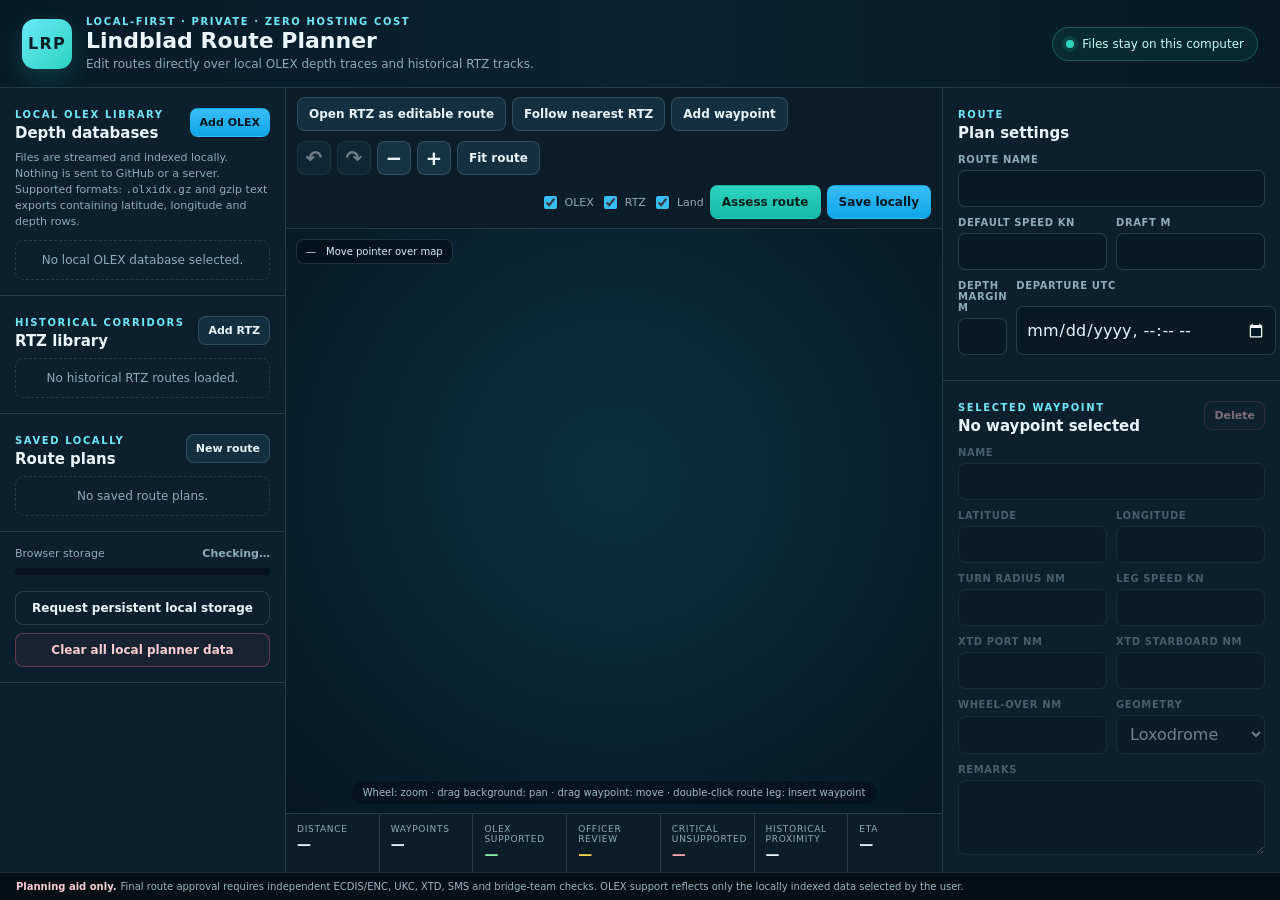
==== index.html @ ff0149eb "Add files via upload" ====
<!doctype html>
<html lang="en">
<head>
  <meta charset="utf-8">
  <meta name="viewport" content="width=device-width, initial-scale=1">
  <meta name="theme-color" content="#071b29">
  <meta name="description" content="A zero-cost local-first maritime route planner. OLEX and RTZ files stay on your computer.">
  <title>Lindblad Route Planner Local First</title>
  <link rel="manifest" href="site.webmanifest">
  <link rel="icon" href="assets/icon.svg" type="image/svg+xml">
  <link rel="stylesheet" href="styles.css">
</head>
<body>
  <header class="topbar">
    <div class="brand">
      <div class="brand-mark" aria-hidden="true">LRP</div>
      <div>
        <p class="eyebrow">LOCAL-FIRST · PRIVATE · ZERO HOSTING COST</p>
        <h1>Lindblad Route Planner</h1>
        <p class="subtitle">Edit routes directly over local OLEX depth traces and historical RTZ tracks.</p>
      </div>
    </div>
    <div class="privacy-pill" title="The application is static. Selected files are processed by your browser and are not uploaded.">
      <span class="privacy-dot"></span>
      Files stay on this computer
    </div>
  </header>

  <div id="compatWarning" class="compat-warning hidden" role="alert"></div>

  <main class="app-layout">
    <aside class="left-sidebar">
      <section class="side-section">
        <div class="section-heading">
          <div>
            <span class="kicker">LOCAL OLEX LIBRARY</span>
            <h2>Depth databases</h2>
          </div>
          <button id="addOlexBtn" class="btn btn-primary small" type="button">Add OLEX</button>
          <input id="olexInput" type="file" accept=".gz,.olxidx.gz,application/gzip" multiple hidden>
        </div>
        <p class="section-help">Files are streamed and indexed locally. Nothing is sent to GitHub or a server. Supported formats: <code>.olxidx.gz</code> and gzip text exports containing latitude, longitude and depth rows.</p>
        <div id="olexList" class="library-list empty-list">No local OLEX database selected.</div>
        <div id="indexProgress" class="progress-card hidden">
          <div class="progress-header"><strong id="indexProgressTitle">Indexing…</strong><span id="indexProgressPct">0%</span></div>
          <div class="progress-track"><span id="indexProgressBar"></span></div>
          <p id="indexProgressDetail">Preparing local index.</p>
        </div>
      </section>

      <section class="side-section">
        <div class="section-heading">
          <div>
            <span class="kicker">HISTORICAL CORRIDORS</span>
            <h2>RTZ library</h2>
          </div>
          <button id="addRtzBtn" class="btn btn-secondary small" type="button">Add RTZ</button>
          <input id="rtzInput" type="file" accept=".rtz,.xml,application/xml,text/xml" multiple hidden>
        </div>
        <div id="rtzList" class="library-list empty-list">No historical RTZ routes loaded.</div>
      </section>

      <section class="side-section">
        <div class="section-heading">
          <div>
            <span class="kicker">SAVED LOCALLY</span>
            <h2>Route plans</h2>
          </div>
          <button id="newRouteBtn" class="btn btn-secondary small" type="button">New route</button>
        </div>
        <div id="routeLibrary" class="library-list empty-list">No saved route plans.</div>
      </section>

      <section class="side-section storage-section">
        <div class="storage-row"><span>Browser storage</span><strong id="storageUsage">Checking…</strong></div>
        <div class="storage-bar"><span id="storageBar"></span></div>
        <button id="requestPersistentBtn" class="btn btn-ghost full" type="button">Request persistent local storage</button>
        <button id="clearLocalBtn" class="btn btn-danger-ghost full" type="button">Clear all local planner data</button>
      </section>
    </aside>

    <section class="workspace">
      <div class="map-toolbar">
        <div class="toolbar-group">
          <button id="importEditableRtzBtn" class="btn btn-secondary" type="button">Open RTZ as editable route</button>
          <input id="editableRtzInput" type="file" accept=".rtz,.xml,application/xml,text/xml" hidden>
          <button id="followRtzBtn" class="btn btn-secondary" type="button" title="Replace the route between its endpoints with the closest imported historical RTZ track">Follow nearest RTZ</button>
          <button id="addWaypointModeBtn" class="btn btn-secondary" type="button">Add waypoint</button>
        </div>
        <div class="toolbar-group">
          <button id="undoBtn" class="icon-btn" type="button" title="Undo" disabled>↶</button>
          <button id="redoBtn" class="icon-btn" type="button" title="Redo" disabled>↷</button>
          <button id="zoomOutBtn" class="icon-btn" type="button" title="Zoom out">−</button>
          <button id="zoomInBtn" class="icon-btn" type="button" title="Zoom in">+</button>
          <button id="fitBtn" class="btn btn-secondary" type="button">Fit route</button>
        </div>
        <div class="toolbar-group right">
          <label class="toggle"><input id="showOlexToggle" type="checkbox" checked><span>OLEX</span></label>
          <label class="toggle"><input id="showRtzToggle" type="checkbox" checked><span>RTZ</span></label>
          <label class="toggle"><input id="showLandToggle" type="checkbox" checked><span>Land</span></label>
          <button id="assessBtn" class="btn btn-accent" type="button">Assess route</button>
          <button id="saveRouteBtn" class="btn btn-primary" type="button">Save locally</button>
        </div>
      </div>

      <div id="mapWrap" class="map-wrap" tabindex="0" aria-label="Interactive route map">
        <canvas id="mapCanvas"></canvas>
        <div class="map-badge top-left">
          <span id="mapScale">—</span>
          <span id="cursorPosition">Move pointer over map</span>
        </div>
        <div id="mapMessage" class="map-message hidden"></div>
        <div class="map-help">Wheel: zoom · drag background: pan · drag waypoint: move · double-click route leg: insert waypoint</div>
      </div>

      <section class="summary-strip" aria-label="Route summary">
        <div class="summary-metric"><span>Distance</span><strong id="sumDistance">—</strong></div>
        <div class="summary-metric"><span>Waypoints</span><strong id="sumWaypoints">—</strong></div>
        <div class="summary-metric supported"><span>OLEX supported</span><strong id="sumSupported">—</strong></div>
        <div class="summary-metric review"><span>Officer review</span><strong id="sumReview">—</strong></div>
        <div class="summary-metric critical"><span>Critical unsupported</span><strong id="sumCritical">—</strong></div>
        <div class="summary-metric"><span>Historical proximity</span><strong id="sumCorridor">—</strong></div>
        <div class="summary-metric"><span>ETA</span><strong id="sumEta">—</strong></div>
      </section>
    </section>

    <aside class="right-sidebar">
      <section class="inspector-section">
        <div class="section-heading compact">
          <div><span class="kicker">ROUTE</span><h2>Plan settings</h2></div>
        </div>
        <label class="field"><span>Route name</span><input id="routeNameInput" maxlength="160"></label>
        <div class="field-grid">
          <label class="field"><span>Default speed kn</span><input id="defaultSpeedInput" type="number" min="0.1" max="40" step="0.1"></label>
          <label class="field"><span>Draft m</span><input id="draftInput" type="number" min="0" max="30" step="0.1"></label>
        </div>
        <div class="field-grid">
          <label class="field"><span>Depth margin m</span><input id="clearanceInput" type="number" min="0" max="20" step="0.1"></label>
          <label class="field"><span>Departure UTC</span><input id="departureInput" type="datetime-local"></label>
        </div>
      </section>

      <section class="inspector-section waypoint-inspector">
        <div class="section-heading compact">
          <div><span class="kicker">SELECTED WAYPOINT</span><h2 id="selectedWpTitle">No waypoint selected</h2></div>
          <button id="deleteWaypointBtn" class="btn btn-danger-ghost small" type="button" disabled>Delete</button>
        </div>
        <div id="waypointEditor" class="disabled-editor">
          <label class="field"><span>Name</span><input id="wpNameInput"></label>
          <div class="field-grid">
            <label class="field"><span>Latitude</span><input id="wpLatInput" type="number" step="0.000001"></label>
            <label class="field"><span>Longitude</span><input id="wpLonInput" type="number" step="0.000001"></label>
          </div>
          <div class="field-grid">
            <label class="field"><span>Turn radius NM</span><input id="wpRadiusInput" type="number" min="0" step="0.01"></label>
            <label class="field"><span>Leg speed kn</span><input id="wpSpeedInput" type="number" min="0" max="40" step="0.1"></label>
          </div>
          <div class="field-grid">
            <label class="field"><span>XTD port NM</span><input id="wpPortXtdInput" type="number" min="0" step="0.01"></label>
            <label class="field"><span>XTD starboard NM</span><input id="wpStarboardXtdInput" type="number" min="0" step="0.01"></label>
          </div>
          <div class="field-grid">
            <label class="field"><span>Wheel-over NM</span><input id="wpWheelOverInput" type="number" min="0" step="0.01"></label>
            <label class="field"><span>Geometry</span><select id="wpGeometryInput"><option>Loxodrome</option><option>Orthodrome</option></select></label>
          </div>
          <label class="field"><span>Remarks</span><textarea id="wpRemarksInput" rows="3"></textarea></label>
        </div>
      </section>

      <section class="inspector-section waypoint-list-section">
        <div class="section-heading compact">
          <div><span class="kicker">ROUTE DETAILS</span><h2>Waypoints</h2></div>
          <button id="appendWaypointBtn" class="btn btn-secondary small" type="button">Append</button>
        </div>
        <div class="waypoint-list-wrap">
          <table class="waypoint-table">
            <thead><tr><th>#</th><th>Name</th><th>Position</th><th>Leg</th></tr></thead>
            <tbody id="waypointTableBody"></tbody>
          </table>
        </div>
      </section>

      <section class="inspector-section exports-section">
        <div class="section-heading compact"><div><span class="kicker">EXPORT</span><h2>Route files</h2></div></div>
        <div class="export-grid">
          <button id="exportRtzBtn" class="btn btn-secondary" type="button">Export RTZ</button>
          <button id="exportJsonBtn" class="btn btn-secondary" type="button">Export JSON</button>
          <button id="exportCsvBtn" class="btn btn-secondary" type="button">Export CSV</button>
          <button id="backupBtn" class="btn btn-secondary" type="button">Backup routes + RTZ</button>
        </div>
        <input id="restoreInput" type="file" accept=".json,application/json" hidden>
        <button id="restoreBtn" class="btn btn-ghost full" type="button">Restore local backup</button>
      </section>
    </aside>
  </main>

  <footer class="footer">
    <strong>Planning aid only.</strong> Final route approval requires independent ECDIS/ENC, UKC, XTD, SMS and bridge-team checks. OLEX support reflects only the locally indexed data selected by the user.
  </footer>

  <dialog id="confirmDialog">
    <form method="dialog" class="dialog-card">
      <h2 id="confirmTitle">Confirm</h2>
      <p id="confirmText"></p>
      <div class="dialog-actions"><button value="cancel" class="btn btn-secondary">Cancel</button><button id="confirmOk" value="ok" class="btn btn-danger">Continue</button></div>
    </form>
  </dialog>

  <script src="app.js" defer></script>
</body>
</html>
---- styles.css ----
:root {
  color-scheme: dark;
  --bg: #06131d;
  --panel: #0b1f2c;
  --panel-2: #102a39;
  --line: rgba(148, 187, 206, .18);
  --muted: #8eabb9;
  --text: #eaf6fb;
  --primary: #38bdf8;
  --primary-2: #0ea5e9;
  --accent: #2dd4bf;
  --warning: #f59e0b;
  --danger: #fb7185;
  --supported: #22c55e;
  --review: #f59e0b;
  --critical: #ef4444;
  --shadow: 0 18px 44px rgba(0,0,0,.24);
  font-family: Inter, ui-sans-serif, system-ui, -apple-system, BlinkMacSystemFont, "Segoe UI", sans-serif;
}
* { box-sizing: border-box; }
html, body { margin: 0; min-height: 100%; background: var(--bg); color: var(--text); }
body { overflow: hidden; }
button, input, select, textarea { font: inherit; }
button { cursor: pointer; }
button:disabled { cursor: not-allowed; opacity: .45; }
.hidden { display: none !important; }
.topbar {
  height: 88px; display: flex; align-items: center; justify-content: space-between;
  gap: 20px; padding: 14px 22px; border-bottom: 1px solid var(--line);
  background: linear-gradient(90deg, #071a27 0%, #0a2230 52%, #061923 100%);
}
.brand { display: flex; align-items: center; gap: 14px; min-width: 0; }
.brand-mark {
  width: 50px; height: 50px; border-radius: 13px; display: grid; place-items: center;
  font-weight: 900; letter-spacing: .08em; color: #03202a;
  background: linear-gradient(135deg, #67e8f9, #2dd4bf); box-shadow: 0 10px 28px rgba(45,212,191,.2);
}
h1 { font-size: 22px; line-height: 1.1; margin: 2px 0 4px; }
h2 { font-size: 15px; margin: 2px 0 0; }
.eyebrow, .kicker { color: #6ee7f9; font-size: 10px; letter-spacing: .16em; font-weight: 800; margin: 0; }
.subtitle { color: var(--muted); font-size: 12px; margin: 0; white-space: nowrap; overflow: hidden; text-overflow: ellipsis; }
.privacy-pill {
  display: inline-flex; align-items: center; gap: 8px; border: 1px solid rgba(45,212,191,.28);
  background: rgba(45,212,191,.08); color: #bffdf2; border-radius: 999px; padding: 9px 13px; font-size: 12px; white-space: nowrap;
}
.privacy-dot { width: 8px; height: 8px; border-radius: 999px; background: var(--accent); box-shadow: 0 0 0 4px rgba(45,212,191,.12); }
.compat-warning { padding: 10px 18px; background: #5b3305; border-bottom: 1px solid #a96108; color: #ffedd5; font-size: 13px; }
.app-layout { height: calc(100vh - 116px); display: grid; grid-template-columns: 286px minmax(520px, 1fr) 338px; min-height: 0; }
.left-sidebar, .right-sidebar { min-height: 0; overflow: auto; background: var(--panel); }
.left-sidebar { border-right: 1px solid var(--line); }
.right-sidebar { border-left: 1px solid var(--line); }
.side-section, .inspector-section { padding: 15px; border-bottom: 1px solid var(--line); }
.section-heading { display: flex; align-items: center; justify-content: space-between; gap: 10px; margin-bottom: 8px; }
.section-heading.compact { margin-bottom: 12px; }
.section-help { color: var(--muted); font-size: 11px; line-height: 1.45; margin: 0 0 10px; }
.btn, .icon-btn {
  appearance: none; border: 1px solid rgba(148,187,206,.22); color: var(--text); background: #163344;
  border-radius: 8px; min-height: 34px; padding: 7px 11px; font-weight: 700; font-size: 12px;
}
.btn:hover, .icon-btn:hover { filter: brightness(1.12); }
.btn.small { min-height: 29px; padding: 5px 9px; font-size: 11px; }
.btn.full { width: 100%; margin-top: 8px; }
.btn-primary { background: linear-gradient(180deg, var(--primary), var(--primary-2)); color: #03151f; border-color: transparent; }
.btn-secondary { background: #132f40; }
.btn-accent { background: linear-gradient(180deg, #2dd4bf, #14b8a6); color: #03201d; border-color: transparent; }
.btn-ghost { background: transparent; }
.btn-danger, .btn-danger-ghost { color: #fecdd3; border-color: rgba(251,113,133,.32); }
.btn-danger { background: #8a1931; }
.btn-danger-ghost { background: rgba(251,113,133,.05); }
.icon-btn { width: 34px; padding: 0; font-size: 20px; }
.library-list { display: grid; gap: 7px; }
.empty-list { color: var(--muted); font-size: 12px; padding: 12px 8px; border: 1px dashed var(--line); border-radius: 9px; text-align: center; }
.library-item {
  border: 1px solid var(--line); background: rgba(17,44,58,.78); border-radius: 9px; padding: 9px;
  display: grid; gap: 7px;
}
.library-item.active { border-color: rgba(56,189,248,.7); box-shadow: inset 0 0 0 1px rgba(56,189,248,.16); }
.library-title-row { display: flex; gap: 8px; justify-content: space-between; align-items: start; }
.library-name { font-weight: 800; font-size: 12px; overflow: hidden; text-overflow: ellipsis; white-space: nowrap; }
.library-meta { color: var(--muted); font-size: 10px; line-height: 1.4; }
.library-actions { display: flex; gap: 5px; flex-wrap: wrap; }
.library-actions button { min-height: 25px; padding: 3px 7px; border-radius: 6px; font-size: 10px; }
.progress-card { border: 1px solid rgba(56,189,248,.25); background: rgba(8,29,42,.88); padding: 10px; border-radius: 10px; margin-top: 10px; }
.progress-header { display: flex; justify-content: space-between; gap: 10px; font-size: 11px; }
.progress-track, .storage-bar { height: 7px; overflow: hidden; border-radius: 999px; background: #06131d; margin: 8px 0; }
.progress-track span, .storage-bar span { display: block; width: 0; height: 100%; background: linear-gradient(90deg, var(--primary), var(--accent)); transition: width .2s ease; }
.progress-card p { color: var(--muted); margin: 0; font-size: 10px; line-height: 1.4; }
.storage-row { display: flex; justify-content: space-between; font-size: 11px; color: var(--muted); }
.workspace { min-width: 0; min-height: 0; display: grid; grid-template-rows: auto minmax(0, 1fr) auto; background: #06131d; }
.map-toolbar { display: flex; align-items: center; gap: 10px; justify-content: space-between; padding: 9px 11px; border-bottom: 1px solid var(--line); background: #0a1d29; flex-wrap: wrap; }
.toolbar-group { display: flex; align-items: center; gap: 6px; }
.toolbar-group.right { margin-left: auto; }
.toggle { display: inline-flex; align-items: center; gap: 5px; color: var(--muted); font-size: 11px; }
.toggle input { accent-color: var(--primary); }
.map-wrap { position: relative; min-height: 0; overflow: hidden; outline: none; background: radial-gradient(circle at 50% 42%, #0d3041 0%, #082331 52%, #061822 100%); }
#mapCanvas { position: absolute; inset: 0; width: 100%; height: 100%; touch-action: none; }
.map-badge { position: absolute; z-index: 2; display: flex; gap: 10px; color: #d8edf5; background: rgba(4,17,25,.74); border: 1px solid rgba(148,187,206,.18); border-radius: 8px; padding: 6px 9px; font-size: 10px; backdrop-filter: blur(6px); pointer-events: none; }
.map-badge.top-left { top: 10px; left: 10px; }
.map-help { position: absolute; bottom: 9px; left: 50%; transform: translateX(-50%); color: rgba(219,240,247,.75); background: rgba(4,17,25,.72); border-radius: 999px; padding: 6px 11px; font-size: 10px; pointer-events: none; white-space: nowrap; }
.map-message { position: absolute; z-index: 4; top: 52px; left: 50%; transform: translateX(-50%); max-width: 620px; padding: 10px 14px; border: 1px solid rgba(56,189,248,.32); border-radius: 10px; background: rgba(5,25,37,.94); color: #e5f6fc; font-size: 12px; box-shadow: var(--shadow); }
.summary-strip { display: grid; grid-template-columns: repeat(7, minmax(80px, 1fr)); border-top: 1px solid var(--line); background: #0a1d29; }
.summary-metric { padding: 10px 11px; border-right: 1px solid var(--line); min-width: 0; }
.summary-metric:last-child { border-right: 0; }
.summary-metric span { display: block; color: var(--muted); font-size: 9px; text-transform: uppercase; letter-spacing: .08em; }
.summary-metric strong { display: block; font-size: 14px; margin-top: 2px; white-space: nowrap; }
.summary-metric.supported strong { color: #86efac; }
.summary-metric.review strong { color: #fcd34d; }
.summary-metric.critical strong { color: #fda4af; }
.field { display: grid; gap: 5px; margin-bottom: 10px; }
.field > span { color: var(--muted); font-size: 10px; font-weight: 700; text-transform: uppercase; letter-spacing: .06em; }
.field input, .field select, .field textarea {
  width: 100%; color: var(--text); background: #071923; border: 1px solid rgba(148,187,206,.22); border-radius: 7px; padding: 8px 9px; min-height: 34px;
}
.field textarea { resize: vertical; }
.field-grid { display: grid; grid-template-columns: 1fr 1fr; gap: 9px; }
.disabled-editor { opacity: .45; pointer-events: none; }
.waypoint-list-wrap { max-height: 260px; overflow: auto; border: 1px solid var(--line); border-radius: 8px; }
.waypoint-table { width: 100%; border-collapse: collapse; font-size: 10px; }
.waypoint-table th { position: sticky; top: 0; z-index: 1; background: #102a39; color: var(--muted); text-align: left; padding: 7px 6px; }
.waypoint-table td { padding: 7px 6px; border-top: 1px solid var(--line); vertical-align: top; }
.waypoint-table tr { cursor: pointer; }
.waypoint-table tr:hover, .waypoint-table tr.selected { background: rgba(56,189,248,.09); }
.export-grid { display: grid; grid-template-columns: 1fr 1fr; gap: 7px; }
.footer { height: 28px; display: flex; align-items: center; padding: 0 16px; color: #9eb6c2; background: #040f16; border-top: 1px solid var(--line); font-size: 10px; }
.footer strong { color: #fecdd3; margin-right: 4px; }
dialog { border: 0; padding: 0; border-radius: 12px; background: transparent; color: var(--text); box-shadow: var(--shadow); }
dialog::backdrop { background: rgba(0, 8, 13, .72); }
.dialog-card { min-width: 360px; max-width: 520px; border: 1px solid var(--line); background: var(--panel-2); border-radius: 12px; padding: 20px; }
.dialog-card h2 { font-size: 18px; }
.dialog-card p { color: var(--muted); line-height: 1.5; }
.dialog-actions { display: flex; justify-content: flex-end; gap: 8px; }
.toast-stack { position: fixed; z-index: 20; right: 14px; bottom: 40px; display: grid; gap: 8px; }
.toast { width: min(380px, calc(100vw - 28px)); padding: 11px 13px; border-radius: 9px; background: #112f3e; border: 1px solid var(--line); box-shadow: var(--shadow); font-size: 12px; }
.toast.error { border-color: rgba(251,113,133,.5); }
.toast.success { border-color: rgba(45,212,191,.5); }
@media (max-width: 1180px) {
  .app-layout { grid-template-columns: 245px minmax(440px, 1fr) 300px; }
  .summary-strip { grid-template-columns: repeat(4, 1fr); }
}
@media (max-width: 900px) {
  body { overflow: auto; }
  .topbar { height: auto; align-items: flex-start; }
  .privacy-pill { display: none; }
  .app-layout { height: auto; grid-template-columns: 1fr; }
  .left-sidebar, .right-sidebar { overflow: visible; border: 0; }
  .workspace { min-height: 72vh; order: -1; }
  .map-wrap { min-height: 55vh; }
  .footer { height: auto; min-height: 32px; }
}
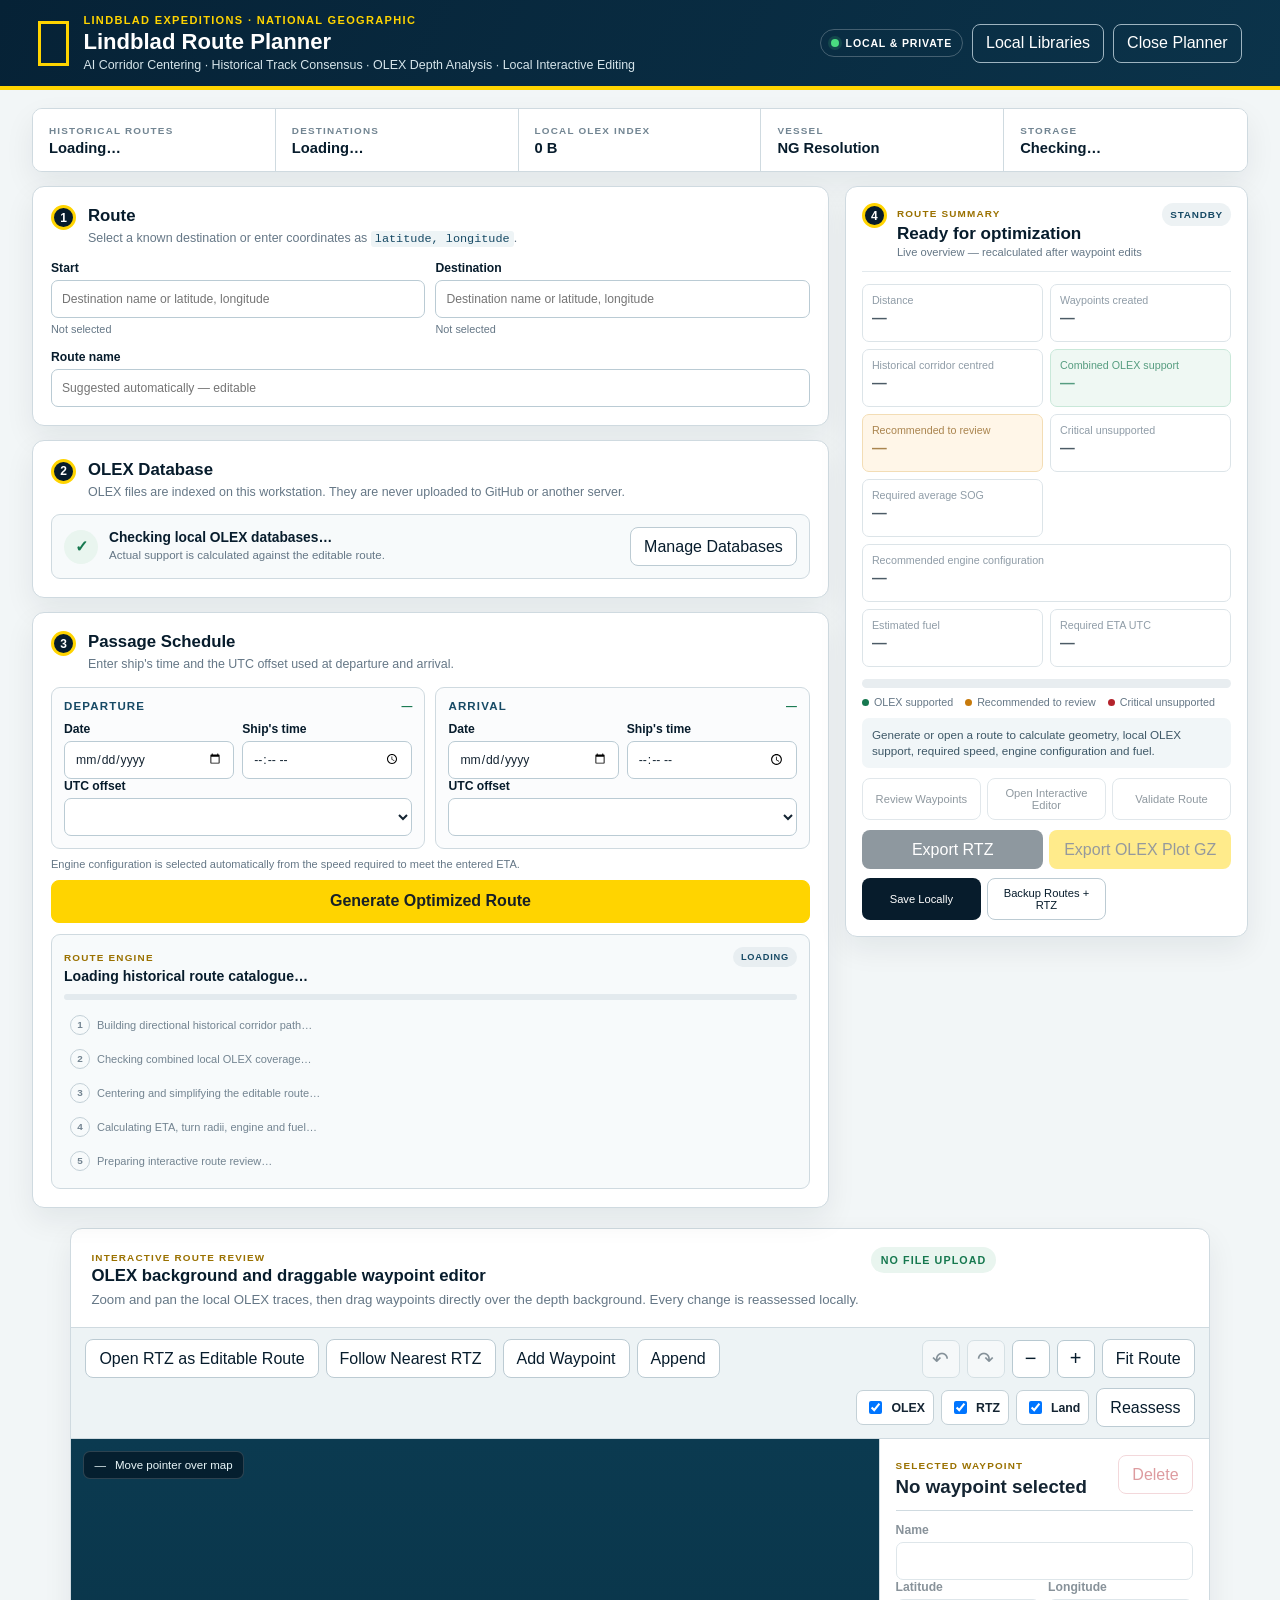
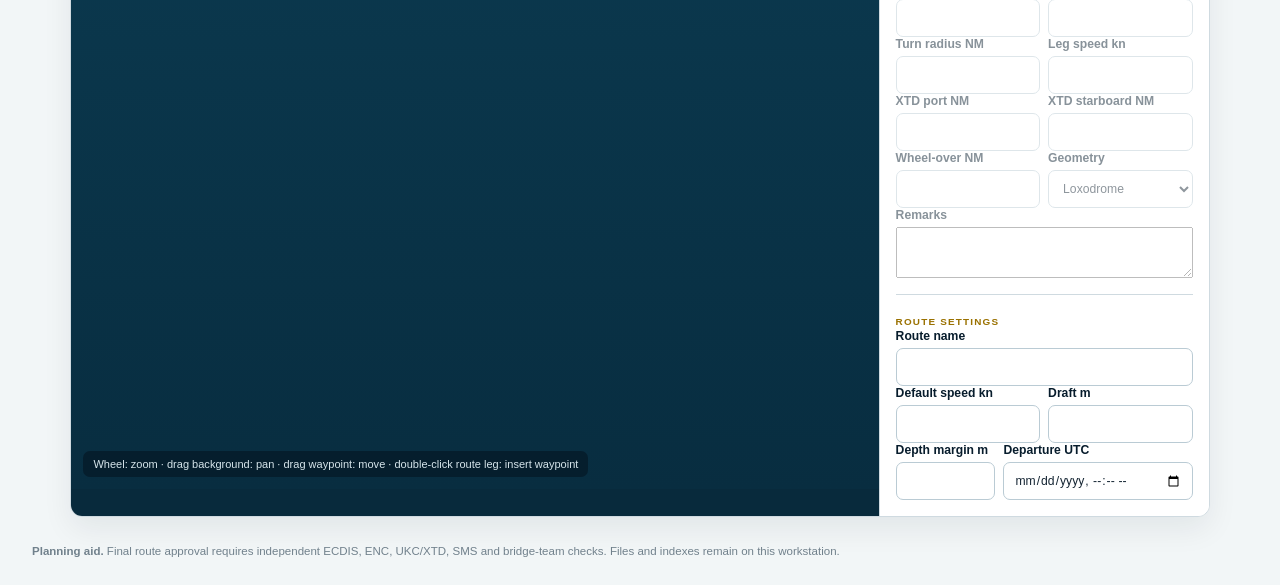
==== commit e0d62efe: "Add files via upload" ====
--- a/index.html
+++ b/index.html
@@ -2,210 +2,186 @@
 <html lang="en">
 <head>
   <meta charset="utf-8">
-  <meta name="viewport" content="width=device-width, initial-scale=1">
-  <meta name="theme-color" content="#071b29">
-  <meta name="description" content="A zero-cost local-first maritime route planner. OLEX and RTZ files stay on your computer.">
-  <title>Lindblad Route Planner Local First</title>
-  <link rel="manifest" href="site.webmanifest">
-  <link rel="icon" href="assets/icon.svg" type="image/svg+xml">
-  <link rel="stylesheet" href="styles.css">
+  <meta name="viewport" content="width=device-width,initial-scale=1">
+  <meta name="theme-color" content="#071c2c">
+  <meta name="description" content="Lindblad Route Planner AI Corridor — local-first GitHub Pages edition. OLEX and RTZ files remain on the workstation.">
+  <title>Lindblad Route Planner · AI Corridor Local First</title>
+  <link rel="manifest" href="./site.webmanifest">
+  <link rel="icon" href="./assets/icon.svg" type="image/svg+xml">
+  <link rel="stylesheet" href="./styles.css">
+  <link rel="stylesheet" href="./upgrade.css">
 </head>
 <body>
+<div class="app-shell">
   <header class="topbar">
-    <div class="brand">
-      <div class="brand-mark" aria-hidden="true">LRP</div>
+    <div class="brand-block">
+      <div class="brand-mark" aria-hidden="true"></div>
       <div>
-        <p class="eyebrow">LOCAL-FIRST · PRIVATE · ZERO HOSTING COST</p>
+        <div class="eyebrow">LINDBLAD EXPEDITIONS · NATIONAL GEOGRAPHIC</div>
         <h1>Lindblad Route Planner</h1>
-        <p class="subtitle">Edit routes directly over local OLEX depth traces and historical RTZ tracks.</p>
+        <p>AI Corridor Centering · Historical Track Consensus · OLEX Depth Analysis · Local Interactive Editing</p>
       </div>
     </div>
-    <div class="privacy-pill" title="The application is static. Selected files are processed by your browser and are not uploaded.">
-      <span class="privacy-dot"></span>
-      Files stay on this computer
+    <div class="header-actions">
+      <span class="local-private-pill" title="Selected OLEX and RTZ files are processed locally and are not uploaded."><i></i>LOCAL &amp; PRIVATE</span>
+      <button id="openLibraries" class="btn btn-header" type="button">Local Libraries</button>
+      <button id="closeApp" class="btn btn-header" type="button">Close Planner</button>
     </div>
   </header>
 
   <div id="compatWarning" class="compat-warning hidden" role="alert"></div>
 
-  <main class="app-layout">
-    <aside class="left-sidebar">
-      <section class="side-section">
-        <div class="section-heading">
-          <div>
-            <span class="kicker">LOCAL OLEX LIBRARY</span>
-            <h2>Depth databases</h2>
+  <main>
+    <section class="status-strip" aria-label="Planning database status">
+      <div class="status-item"><span class="status-label">HISTORICAL ROUTES</span><strong id="routeCount">Loading…</strong></div>
+      <div class="status-item"><span class="status-label">DESTINATIONS</span><strong id="destinationCount">Loading…</strong></div>
+      <button id="openOlexHeader" class="status-item status-button" type="button"><span class="status-label">LOCAL OLEX INDEX</span><strong id="olexStorageSize">0 B</strong></button>
+      <div class="status-item"><span class="status-label">VESSEL</span><strong id="vesselName">NG Resolution</strong></div>
+      <div class="status-item"><span class="status-label">STORAGE</span><strong id="storageUsage">Checking…</strong></div>
+    </section>
+
+    <div class="workspace-grid">
+      <div class="primary-column">
+        <section class="panel input-panel">
+          <div class="panel-heading"><div class="step-number">1</div><div><h2>Route</h2><p>Select a known destination or enter coordinates as <code>latitude, longitude</code>.</p></div></div>
+          <div class="form-grid two-col">
+            <label class="field"><span>Start</span><input id="startInput" list="startSuggestions" autocomplete="off" placeholder="Destination name or latitude, longitude"><datalist id="startSuggestions"></datalist><small id="startResolved">Not selected</small></label>
+            <label class="field"><span>Destination</span><input id="endInput" list="endSuggestions" autocomplete="off" placeholder="Destination name or latitude, longitude"><datalist id="endSuggestions"></datalist><small id="endResolved">Not selected</small></label>
           </div>
-          <button id="addOlexBtn" class="btn btn-primary small" type="button">Add OLEX</button>
-          <input id="olexInput" type="file" accept=".gz,.olxidx.gz,application/gzip" multiple hidden>
-        </div>
-        <p class="section-help">Files are streamed and indexed locally. Nothing is sent to GitHub or a server. Supported formats: <code>.olxidx.gz</code> and gzip text exports containing latitude, longitude and depth rows.</p>
-        <div id="olexList" class="library-list empty-list">No local OLEX database selected.</div>
-        <div id="indexProgress" class="progress-card hidden">
-          <div class="progress-header"><strong id="indexProgressTitle">Indexing…</strong><span id="indexProgressPct">0%</span></div>
-          <div class="progress-track"><span id="indexProgressBar"></span></div>
-          <p id="indexProgressDetail">Preparing local index.</p>
-        </div>
-      </section>
+          <label class="field route-name-field"><span>Route name</span><input id="routeName" placeholder="Suggested automatically — editable" maxlength="160"></label>
+        </section>
 
-      <section class="side-section">
-        <div class="section-heading">
-          <div>
-            <span class="kicker">HISTORICAL CORRIDORS</span>
-            <h2>RTZ library</h2>
+        <section class="panel input-panel">
+          <div class="panel-heading"><div class="step-number">2</div><div><h2>OLEX Database</h2><p>OLEX files are indexed on this workstation. They are never uploaded to GitHub or another server.</p></div></div>
+          <div class="olex-card">
+            <div class="olex-status-icon" id="olexIcon">✓</div>
+            <div class="olex-status-copy"><strong id="olexStatusTitle">Checking local OLEX databases…</strong><span id="olexStatusDetail">Actual support is calculated against the editable route.</span></div>
+            <button id="manageOlex" class="btn btn-secondary" type="button">Manage Databases</button>
+            <button id="browseOlex" type="button" hidden>Browse Computer</button>
+            <input id="olexFile" type="file" accept=".gz,.olxidx.gz,application/gzip" multiple hidden>
           </div>
-          <button id="addRtzBtn" class="btn btn-secondary small" type="button">Add RTZ</button>
-          <input id="rtzInput" type="file" accept=".rtz,.xml,application/xml,text/xml" multiple hidden>
-        </div>
-        <div id="rtzList" class="library-list empty-list">No historical RTZ routes loaded.</div>
-      </section>
+          <div id="importStatus" class="inline-message hidden" role="status"></div>
+        </section>
 
-      <section class="side-section">
-        <div class="section-heading">
-          <div>
-            <span class="kicker">SAVED LOCALLY</span>
-            <h2>Route plans</h2>
+        <section class="panel input-panel">
+          <div class="panel-heading"><div class="step-number">3</div><div><h2>Passage Schedule</h2><p>Enter ship's time and the UTC offset used at departure and arrival.</p></div></div>
+          <div class="timing-grid">
+            <div class="timing-card">
+              <div class="timing-title"><span>DEPARTURE</span><strong id="depUTC">—</strong></div>
+              <div class="form-grid two-col compact"><label class="field"><span>Date</span><input id="depDate" type="date"></label><label class="field"><span>Ship's time</span><input id="depTime" type="time" step="60"></label></div>
+              <label class="field"><span>UTC offset</span><select id="depZone"></select></label>
+            </div>
+            <div class="timing-card">
+              <div class="timing-title"><span>ARRIVAL</span><strong id="arrUTC">—</strong></div>
+              <div class="form-grid two-col compact"><label class="field"><span>Date</span><input id="arrDate" type="date"></label><label class="field"><span>Ship's time</span><input id="arrTime" type="time" step="60"></label></div>
+              <label class="field"><span>UTC offset</span><select id="arrZone"></select></label>
+            </div>
           </div>
-          <button id="newRouteBtn" class="btn btn-secondary small" type="button">New route</button>
-        </div>
-        <div id="routeLibrary" class="library-list empty-list">No saved route plans.</div>
-      </section>
-
-      <section class="side-section storage-section">
-        <div class="storage-row"><span>Browser storage</span><strong id="storageUsage">Checking…</strong></div>
-        <div class="storage-bar"><span id="storageBar"></span></div>
-        <button id="requestPersistentBtn" class="btn btn-ghost full" type="button">Request persistent local storage</button>
-        <button id="clearLocalBtn" class="btn btn-danger-ghost full" type="button">Clear all local planner data</button>
-      </section>
-    </aside>
-
-    <section class="workspace">
-      <div class="map-toolbar">
-        <div class="toolbar-group">
-          <button id="importEditableRtzBtn" class="btn btn-secondary" type="button">Open RTZ as editable route</button>
-          <input id="editableRtzInput" type="file" accept=".rtz,.xml,application/xml,text/xml" hidden>
-          <button id="followRtzBtn" class="btn btn-secondary" type="button" title="Replace the route between its endpoints with the closest imported historical RTZ track">Follow nearest RTZ</button>
-          <button id="addWaypointModeBtn" class="btn btn-secondary" type="button">Add waypoint</button>
-        </div>
-        <div class="toolbar-group">
-          <button id="undoBtn" class="icon-btn" type="button" title="Undo" disabled>↶</button>
-          <button id="redoBtn" class="icon-btn" type="button" title="Redo" disabled>↷</button>
-          <button id="zoomOutBtn" class="icon-btn" type="button" title="Zoom out">−</button>
-          <button id="zoomInBtn" class="icon-btn" type="button" title="Zoom in">+</button>
-          <button id="fitBtn" class="btn btn-secondary" type="button">Fit route</button>
-        </div>
-        <div class="toolbar-group right">
-          <label class="toggle"><input id="showOlexToggle" type="checkbox" checked><span>OLEX</span></label>
-          <label class="toggle"><input id="showRtzToggle" type="checkbox" checked><span>RTZ</span></label>
-          <label class="toggle"><input id="showLandToggle" type="checkbox" checked><span>Land</span></label>
-          <button id="assessBtn" class="btn btn-accent" type="button">Assess route</button>
-          <button id="saveRouteBtn" class="btn btn-primary" type="button">Save locally</button>
-        </div>
+          <p class="schedule-note">Engine configuration is selected automatically from the speed required to meet the entered ETA.</p>
+          <button id="generateRoute" class="btn btn-generate" type="button"><span>Generate Optimized Route</span></button>
+          <div class="route-engine-card">
+            <div class="engine-heading"><div><span class="section-kicker">ROUTE ENGINE</span><h3 id="engineTitle">Loading historical route catalogue…</h3></div><span id="engineState" class="engine-state">LOADING</span></div>
+            <div class="engine-progress"><span id="engineProgress"></span></div>
+            <div class="engine-checks" aria-live="polite">
+              <div class="engine-check" data-engine-step="0"><i>1</i><span>Building directional historical corridor path…</span></div>
+              <div class="engine-check" data-engine-step="1"><i>2</i><span>Checking combined local OLEX coverage…</span></div>
+              <div class="engine-check" data-engine-step="2"><i>3</i><span>Centering and simplifying the editable route…</span></div>
+              <div class="engine-check" data-engine-step="3"><i>4</i><span>Calculating ETA, turn radii, engine and fuel…</span></div>
+              <div class="engine-check" data-engine-step="4"><i>5</i><span>Preparing interactive route review…</span></div>
+            </div>
+            <div id="generateStatus" class="engine-message hidden" role="status"></div>
+          </div>
+        </section>
       </div>
 
-      <div id="mapWrap" class="map-wrap" tabindex="0" aria-label="Interactive route map">
-        <canvas id="mapCanvas"></canvas>
-        <div class="map-badge top-left">
-          <span id="mapScale">—</span>
-          <span id="cursorPosition">Move pointer over map</span>
+      <aside class="secondary-column">
+        <section id="routeSummary" class="panel route-summary">
+          <div class="summary-header"><div class="summary-title"><div class="step-number">4</div><div><span class="section-kicker">ROUTE SUMMARY</span><h2 id="summaryRouteName">Ready for optimization</h2><small>Live overview — recalculated after waypoint edits</small></div></div><span id="summaryBadge" class="badge">STANDBY</span></div>
+          <div id="summaryMetrics" class="summary-metrics muted-summary">
+            <div class="metric"><span>Distance</span><strong id="mDistance">—</strong></div>
+            <div class="metric"><span>Waypoints created</span><strong id="mWaypoints">—</strong></div>
+            <div class="metric"><span>Historical corridor centred</span><strong id="mCorridor">—</strong></div>
+            <div class="metric supported-metric"><span>Combined OLEX support</span><strong id="mSupported">—</strong></div>
+            <div class="metric review-metric"><span>Recommended to review</span><strong id="mReview">—</strong></div>
+            <div id="criticalMetric" class="metric critical-metric zero"><span>Critical unsupported</span><strong id="mUnsupported">—</strong></div>
+            <div class="metric"><span>Required average SOG</span><strong id="mSpeed">—</strong></div>
+            <div class="metric wide"><span>Recommended engine configuration</span><strong id="mEngine">—</strong></div>
+            <div class="metric"><span>Estimated fuel</span><strong id="mFuel">—</strong></div>
+            <div class="metric"><span>Required ETA UTC</span><strong id="mArrival">—</strong></div>
+          </div>
+          <div class="coverage-bar" aria-label="Route support distribution"><span id="supportBarSupported" class="bar-supported"></span><span id="supportBarReview" class="bar-review"></span><span id="supportBarUnsupported" class="bar-unsupported"></span></div>
+          <div class="coverage-legend"><span><i class="dot supported"></i>OLEX supported</span><span><i class="dot review"></i>Recommended to review</span><span id="criticalLegend"><i class="dot unsupported"></i>Critical unsupported</span></div>
+          <div id="olexContribution" class="olex-contribution"></div>
+          <div id="summaryNotice" class="summary-notice">Generate or open a route to calculate geometry, local OLEX support, required speed, engine configuration and fuel.</div>
+          <div class="summary-actions"><button id="reviewWaypoints" class="btn btn-secondary" type="button" disabled>Review Waypoints</button><button id="routePreview" class="btn btn-secondary" type="button" disabled>Open Interactive Editor</button><button id="validateRoute" class="btn btn-secondary" type="button" disabled>Validate Route</button></div>
+          <div class="export-actions"><a id="exportRTZ" class="btn btn-export disabled" href="#" aria-disabled="true">Export RTZ</a><a id="exportOlex" class="btn btn-export-alt disabled" href="#" aria-disabled="true">Export OLEX Plot GZ</a></div>
+          <div class="summary-actions lower-actions"><button id="saveRouteBtn" class="btn btn-primary" type="button">Save Locally</button><button id="backupBtn" class="btn btn-secondary" type="button">Backup Routes + RTZ</button></div>
+        </section>
+      </aside>
+    </div>
+
+    <section id="interactiveEditor" class="panel editor-panel">
+      <div class="panel-heading editor-heading"><div><span class="section-kicker">INTERACTIVE ROUTE REVIEW</span><h2>OLEX background and draggable waypoint editor</h2><p>Zoom and pan the local OLEX traces, then drag waypoints directly over the depth background. Every change is reassessed locally.</p></div><span class="local-only-tag">NO FILE UPLOAD</span></div>
+      <div class="map-toolbar">
+        <div class="toolbar-group"><button id="importEditableRtzBtn" class="btn btn-secondary" type="button">Open RTZ as Editable Route</button><input id="editableRtzInput" type="file" accept=".rtz,.xml,application/xml,text/xml" hidden><button id="followRtzBtn" class="btn btn-secondary" type="button">Follow Nearest RTZ</button><button id="addWaypointModeBtn" class="btn btn-secondary" type="button">Add Waypoint</button><button id="appendWaypointBtn" class="btn btn-secondary" type="button">Append</button></div>
+        <div class="toolbar-group"><button id="undoBtn" class="map-icon-btn" type="button" title="Undo" disabled>↶</button><button id="redoBtn" class="map-icon-btn" type="button" title="Redo" disabled>↷</button><button id="zoomOutBtn" class="map-icon-btn" type="button" title="Zoom out">−</button><button id="zoomInBtn" class="map-icon-btn" type="button" title="Zoom in">+</button><button id="fitBtn" class="btn btn-secondary" type="button">Fit Route</button></div>
+        <div class="toolbar-group right"><label class="map-toggle"><input id="showOlexToggle" type="checkbox" checked><span>OLEX</span></label><label class="map-toggle"><input id="showRtzToggle" type="checkbox" checked><span>RTZ</span></label><label class="map-toggle"><input id="showLandToggle" type="checkbox" checked><span>Land</span></label><button id="assessBtn" class="btn btn-secondary" type="button">Reassess</button></div>
+      </div>
+      <div class="editor-grid">
+        <div class="map-column">
+          <div id="mapWrap" class="map-wrap" tabindex="0" aria-label="Interactive route map"><canvas id="mapCanvas"></canvas><div class="map-badge top-left"><span id="mapScale">—</span><span id="cursorPosition">Move pointer over map</span></div><div id="mapMessage" class="map-message hidden"></div><div class="map-help">Wheel: zoom · drag background: pan · drag waypoint: move · double-click route leg: insert waypoint</div></div>
+          <div class="mini-summary" aria-hidden="true"><span id="sumDistance">—</span><span id="sumWaypoints">—</span><span id="sumSupported">—</span><span id="sumReview">—</span><span id="sumCritical">—</span><span id="sumCorridor">—</span><span id="sumEta">—</span></div>
         </div>
-        <div id="mapMessage" class="map-message hidden"></div>
-        <div class="map-help">Wheel: zoom · drag background: pan · drag waypoint: move · double-click route leg: insert waypoint</div>
+        <aside class="waypoint-inspector">
+          <div class="inspector-title"><div><span class="section-kicker">SELECTED WAYPOINT</span><h3 id="selectedWpTitle">No waypoint selected</h3></div><button id="deleteWaypointBtn" class="btn btn-danger-ghost" type="button" disabled>Delete</button></div>
+          <div id="waypointEditor" class="disabled-editor">
+            <label class="field"><span>Name</span><input id="wpNameInput"></label>
+            <div class="form-grid two-col compact"><label class="field"><span>Latitude</span><input id="wpLatInput" type="number" step="0.000001"></label><label class="field"><span>Longitude</span><input id="wpLonInput" type="number" step="0.000001"></label></div>
+            <div class="form-grid two-col compact"><label class="field"><span>Turn radius NM</span><input id="wpRadiusInput" type="number" min="0" step="0.01"></label><label class="field"><span>Leg speed kn</span><input id="wpSpeedInput" type="number" min="0" max="40" step="0.1"></label></div>
+            <div class="form-grid two-col compact"><label class="field"><span>XTD port NM</span><input id="wpPortXtdInput" type="number" min="0" step="0.01"></label><label class="field"><span>XTD starboard NM</span><input id="wpStarboardXtdInput" type="number" min="0" step="0.01"></label></div>
+            <div class="form-grid two-col compact"><label class="field"><span>Wheel-over NM</span><input id="wpWheelOverInput" type="number" min="0" step="0.01"></label><label class="field"><span>Geometry</span><select id="wpGeometryInput"><option>Loxodrome</option><option>Orthodrome</option></select></label></div>
+            <label class="field"><span>Remarks</span><textarea id="wpRemarksInput" rows="3"></textarea></label>
+          </div>
+          <div class="route-settings-block"><span class="section-kicker">ROUTE SETTINGS</span><label class="field"><span>Route name</span><input id="routeNameInput" maxlength="160"></label><div class="form-grid two-col compact"><label class="field"><span>Default speed kn</span><input id="defaultSpeedInput" type="number" min="0.1" max="40" step="0.1"></label><label class="field"><span>Draft m</span><input id="draftInput" type="number" min="0" max="30" step="0.1"></label></div><div class="form-grid two-col compact"><label class="field"><span>Depth margin m</span><input id="clearanceInput" type="number" min="0" max="20" step="0.1"></label><label class="field"><span>Departure UTC</span><input id="departureInput" type="datetime-local"></label></div></div>
+        </aside>
       </div>
-
-      <section class="summary-strip" aria-label="Route summary">
-        <div class="summary-metric"><span>Distance</span><strong id="sumDistance">—</strong></div>
-        <div class="summary-metric"><span>Waypoints</span><strong id="sumWaypoints">—</strong></div>
-        <div class="summary-metric supported"><span>OLEX supported</span><strong id="sumSupported">—</strong></div>
-        <div class="summary-metric review"><span>Officer review</span><strong id="sumReview">—</strong></div>
-        <div class="summary-metric critical"><span>Critical unsupported</span><strong id="sumCritical">—</strong></div>
-        <div class="summary-metric"><span>Historical proximity</span><strong id="sumCorridor">—</strong></div>
-        <div class="summary-metric"><span>ETA</span><strong id="sumEta">—</strong></div>
-      </section>
     </section>
 
-    <aside class="right-sidebar">
-      <section class="inspector-section">
-        <div class="section-heading compact">
-          <div><span class="kicker">ROUTE</span><h2>Plan settings</h2></div>
-        </div>
-        <label class="field"><span>Route name</span><input id="routeNameInput" maxlength="160"></label>
-        <div class="field-grid">
-          <label class="field"><span>Default speed kn</span><input id="defaultSpeedInput" type="number" min="0.1" max="40" step="0.1"></label>
-          <label class="field"><span>Draft m</span><input id="draftInput" type="number" min="0" max="30" step="0.1"></label>
-        </div>
-        <div class="field-grid">
-          <label class="field"><span>Depth margin m</span><input id="clearanceInput" type="number" min="0" max="20" step="0.1"></label>
-          <label class="field"><span>Departure UTC</span><input id="departureInput" type="datetime-local"></label>
-        </div>
-      </section>
-
-      <section class="inspector-section waypoint-inspector">
-        <div class="section-heading compact">
-          <div><span class="kicker">SELECTED WAYPOINT</span><h2 id="selectedWpTitle">No waypoint selected</h2></div>
-          <button id="deleteWaypointBtn" class="btn btn-danger-ghost small" type="button" disabled>Delete</button>
-        </div>
-        <div id="waypointEditor" class="disabled-editor">
-          <label class="field"><span>Name</span><input id="wpNameInput"></label>
-          <div class="field-grid">
-            <label class="field"><span>Latitude</span><input id="wpLatInput" type="number" step="0.000001"></label>
-            <label class="field"><span>Longitude</span><input id="wpLonInput" type="number" step="0.000001"></label>
-          </div>
-          <div class="field-grid">
-            <label class="field"><span>Turn radius NM</span><input id="wpRadiusInput" type="number" min="0" step="0.01"></label>
-            <label class="field"><span>Leg speed kn</span><input id="wpSpeedInput" type="number" min="0" max="40" step="0.1"></label>
-          </div>
-          <div class="field-grid">
-            <label class="field"><span>XTD port NM</span><input id="wpPortXtdInput" type="number" min="0" step="0.01"></label>
-            <label class="field"><span>XTD starboard NM</span><input id="wpStarboardXtdInput" type="number" min="0" step="0.01"></label>
-          </div>
-          <div class="field-grid">
-            <label class="field"><span>Wheel-over NM</span><input id="wpWheelOverInput" type="number" min="0" step="0.01"></label>
-            <label class="field"><span>Geometry</span><select id="wpGeometryInput"><option>Loxodrome</option><option>Orthodrome</option></select></label>
-          </div>
-          <label class="field"><span>Remarks</span><textarea id="wpRemarksInput" rows="3"></textarea></label>
-        </div>
-      </section>
-
-      <section class="inspector-section waypoint-list-section">
-        <div class="section-heading compact">
-          <div><span class="kicker">ROUTE DETAILS</span><h2>Waypoints</h2></div>
-          <button id="appendWaypointBtn" class="btn btn-secondary small" type="button">Append</button>
-        </div>
-        <div class="waypoint-list-wrap">
-          <table class="waypoint-table">
-            <thead><tr><th>#</th><th>Name</th><th>Position</th><th>Leg</th></tr></thead>
-            <tbody id="waypointTableBody"></tbody>
-          </table>
-        </div>
-      </section>
-
-      <section class="inspector-section exports-section">
-        <div class="section-heading compact"><div><span class="kicker">EXPORT</span><h2>Route files</h2></div></div>
-        <div class="export-grid">
-          <button id="exportRtzBtn" class="btn btn-secondary" type="button">Export RTZ</button>
-          <button id="exportJsonBtn" class="btn btn-secondary" type="button">Export JSON</button>
-          <button id="exportCsvBtn" class="btn btn-secondary" type="button">Export CSV</button>
-          <button id="backupBtn" class="btn btn-secondary" type="button">Backup routes + RTZ</button>
-        </div>
-        <input id="restoreInput" type="file" accept=".json,application/json" hidden>
-        <button id="restoreBtn" class="btn btn-ghost full" type="button">Restore local backup</button>
-      </section>
-    </aside>
+    <section id="waypointSection" class="panel waypoint-panel hidden">
+      <div class="panel-heading table-heading"><div><span class="section-kicker">ROUTE DETAILS</span><h2>Waypoints and leg comments</h2></div><button id="closeWaypoints" class="btn btn-ghost" type="button">Hide</button></div>
+      <div class="table-wrap"><table><thead><tr><th>WP</th><th>Position</th><th>Course</th><th>Distance</th><th>Radius</th><th>Speed</th><th>ETA UTC</th><th>Support</th><th>Comment</th></tr></thead><tbody id="waypointRows"></tbody></table></div>
+      <div class="hidden-table-source"><table><tbody id="waypointTableBody"></tbody></table></div>
+    </section>
   </main>
 
-  <footer class="footer">
-    <strong>Planning aid only.</strong> Final route approval requires independent ECDIS/ENC, UKC, XTD, SMS and bridge-team checks. OLEX support reflects only the locally indexed data selected by the user.
-  </footer>
+  <footer><strong>Planning aid.</strong> Final route approval requires independent ECDIS, ENC, UKC/XTD, SMS and bridge-team checks. Files and indexes remain on this workstation.</footer>
+</div>
 
-  <dialog id="confirmDialog">
-    <form method="dialog" class="dialog-card">
-      <h2 id="confirmTitle">Confirm</h2>
-      <p id="confirmText"></p>
-      <div class="dialog-actions"><button value="cancel" class="btn btn-secondary">Cancel</button><button id="confirmOk" value="ok" class="btn btn-danger">Continue</button></div>
-    </form>
-  </dialog>
+<dialog id="olexDialog">
+  <div class="dialog-header"><div><span class="section-kicker">LOCAL OLEX DATABASE</span><h2>Stored OLEX indexes</h2><p>Add, rename, enable, disable or remove OLEX databases stored in this browser profile.</p></div><button class="icon-button" data-close-dialog="olexDialog" aria-label="Close">×</button></div>
+  <div id="olexList" class="area-list empty-list">No local OLEX database selected.</div>
+  <div id="indexProgress" class="import-progress hidden" aria-live="polite"><div class="import-progress-head"><strong id="indexProgressTitle">Preparing OLEX import…</strong><span id="indexProgressPct">0%</span></div><div class="import-progress-track"><span id="indexProgressBar"></span></div><small id="indexProgressDetail">The source file stays on this computer. Keep this tab open until indexing finishes.</small></div>
+  <div class="large-import-note"><strong>Large databases:</strong> choose the file directly from the workstation. The browser streams and indexes it into private local storage instead of uploading it.<br><small>For reliable retention, request persistent local storage before indexing.</small></div>
+  <div class="storage-tools"><div class="storage-bar"><span id="storageBar"></span></div><button id="requestPersistentBtn" class="btn btn-secondary" type="button">Request Persistent Local Storage</button></div>
+  <div class="dialog-actions"><button id="addOlexBtn" class="btn btn-primary" type="button">Add OLEX Database</button><input id="olexInput" type="file" accept=".gz,.olxidx.gz,application/gzip" multiple hidden><button id="largeOlexPicker" class="btn btn-secondary" type="button">Select Large OLEX File</button><button class="btn btn-secondary" data-close-dialog="olexDialog" type="button">Close</button></div>
+</dialog>
 
-  <script src="app.js" defer></script>
+<dialog id="librariesDialog" class="wide-dialog library-dialog">
+  <div class="dialog-header"><div><span class="section-kicker">LOCAL WORKSTATION LIBRARIES</span><h2>Historical RTZ and saved route plans</h2><p>Everything listed here is private to this browser profile and persists after normal restarts.</p></div><button class="icon-button" data-close-dialog="librariesDialog" aria-label="Close">×</button></div>
+  <div class="library-dialog-grid">
+    <section><div class="library-heading"><div><span class="section-kicker">HISTORICAL CORRIDORS</span><h3>RTZ library</h3></div><button id="addRtzBtn" class="btn btn-secondary" type="button">Add RTZ</button><input id="rtzInput" type="file" accept=".rtz,.xml,application/xml,text/xml" multiple hidden></div><div id="rtzList" class="area-list empty-list">No historical RTZ routes loaded.</div></section>
+    <section><div class="library-heading"><div><span class="section-kicker">SAVED LOCALLY</span><h3>Route plans</h3></div><button id="newRouteBtn" class="btn btn-secondary" type="button">New Route</button></div><div id="routeLibrary" class="area-list empty-list">No saved route plans.</div></section>
+  </div>
+  <div class="dialog-actions"><button id="exportRtzBtn" type="button" hidden></button><button id="exportJsonBtn" class="btn btn-secondary" type="button">Export Route JSON</button><button id="exportCsvBtn" class="btn btn-secondary" type="button">Export Route CSV</button><button id="restoreBtn" class="btn btn-secondary" type="button">Restore Backup</button><input id="restoreInput" type="file" accept=".json,application/json" hidden><button id="clearLocalBtn" class="btn btn-danger-ghost" type="button">Clear All Local Planner Data</button><button class="btn btn-secondary" data-close-dialog="librariesDialog" type="button">Close</button></div>
+</dialog>
+
+<dialog id="validationDialog">
+  <div class="dialog-header"><div><span class="section-kicker">VALIDATION</span><h2>Route validation</h2></div><button class="icon-button" data-close-dialog="validationDialog" aria-label="Close">×</button></div>
+  <div id="validationBody"></div><div class="dialog-actions"><button class="btn btn-secondary" data-close-dialog="validationDialog" type="button">Close</button></div>
+</dialog>
+
+<dialog id="confirmDialog"><form method="dialog" class="confirm-card"><h2 id="confirmTitle">Confirm</h2><p id="confirmText"></p><div class="dialog-actions"><button value="cancel" class="btn btn-secondary">Cancel</button><button id="confirmOk" value="ok" class="btn btn-danger">Continue</button></div></form></dialog>
+
+<script src="./app.js" defer></script>
 </body>
 </html>
--- a/styles.css
+++ b/styles.css
@@ -1,149 +1,4 @@
-:root {
-  color-scheme: dark;
-  --bg: #06131d;
-  --panel: #0b1f2c;
-  --panel-2: #102a39;
-  --line: rgba(148, 187, 206, .18);
-  --muted: #8eabb9;
-  --text: #eaf6fb;
-  --primary: #38bdf8;
-  --primary-2: #0ea5e9;
-  --accent: #2dd4bf;
-  --warning: #f59e0b;
-  --danger: #fb7185;
-  --supported: #22c55e;
-  --review: #f59e0b;
-  --critical: #ef4444;
-  --shadow: 0 18px 44px rgba(0,0,0,.24);
-  font-family: Inter, ui-sans-serif, system-ui, -apple-system, BlinkMacSystemFont, "Segoe UI", sans-serif;
-}
-* { box-sizing: border-box; }
-html, body { margin: 0; min-height: 100%; background: var(--bg); color: var(--text); }
-body { overflow: hidden; }
-button, input, select, textarea { font: inherit; }
-button { cursor: pointer; }
-button:disabled { cursor: not-allowed; opacity: .45; }
-.hidden { display: none !important; }
-.topbar {
-  height: 88px; display: flex; align-items: center; justify-content: space-between;
-  gap: 20px; padding: 14px 22px; border-bottom: 1px solid var(--line);
-  background: linear-gradient(90deg, #071a27 0%, #0a2230 52%, #061923 100%);
-}
-.brand { display: flex; align-items: center; gap: 14px; min-width: 0; }
-.brand-mark {
-  width: 50px; height: 50px; border-radius: 13px; display: grid; place-items: center;
-  font-weight: 900; letter-spacing: .08em; color: #03202a;
-  background: linear-gradient(135deg, #67e8f9, #2dd4bf); box-shadow: 0 10px 28px rgba(45,212,191,.2);
-}
-h1 { font-size: 22px; line-height: 1.1; margin: 2px 0 4px; }
-h2 { font-size: 15px; margin: 2px 0 0; }
-.eyebrow, .kicker { color: #6ee7f9; font-size: 10px; letter-spacing: .16em; font-weight: 800; margin: 0; }
-.subtitle { color: var(--muted); font-size: 12px; margin: 0; white-space: nowrap; overflow: hidden; text-overflow: ellipsis; }
-.privacy-pill {
-  display: inline-flex; align-items: center; gap: 8px; border: 1px solid rgba(45,212,191,.28);
-  background: rgba(45,212,191,.08); color: #bffdf2; border-radius: 999px; padding: 9px 13px; font-size: 12px; white-space: nowrap;
-}
-.privacy-dot { width: 8px; height: 8px; border-radius: 999px; background: var(--accent); box-shadow: 0 0 0 4px rgba(45,212,191,.12); }
-.compat-warning { padding: 10px 18px; background: #5b3305; border-bottom: 1px solid #a96108; color: #ffedd5; font-size: 13px; }
-.app-layout { height: calc(100vh - 116px); display: grid; grid-template-columns: 286px minmax(520px, 1fr) 338px; min-height: 0; }
-.left-sidebar, .right-sidebar { min-height: 0; overflow: auto; background: var(--panel); }
-.left-sidebar { border-right: 1px solid var(--line); }
-.right-sidebar { border-left: 1px solid var(--line); }
-.side-section, .inspector-section { padding: 15px; border-bottom: 1px solid var(--line); }
-.section-heading { display: flex; align-items: center; justify-content: space-between; gap: 10px; margin-bottom: 8px; }
-.section-heading.compact { margin-bottom: 12px; }
-.section-help { color: var(--muted); font-size: 11px; line-height: 1.45; margin: 0 0 10px; }
-.btn, .icon-btn {
-  appearance: none; border: 1px solid rgba(148,187,206,.22); color: var(--text); background: #163344;
-  border-radius: 8px; min-height: 34px; padding: 7px 11px; font-weight: 700; font-size: 12px;
-}
-.btn:hover, .icon-btn:hover { filter: brightness(1.12); }
-.btn.small { min-height: 29px; padding: 5px 9px; font-size: 11px; }
-.btn.full { width: 100%; margin-top: 8px; }
-.btn-primary { background: linear-gradient(180deg, var(--primary), var(--primary-2)); color: #03151f; border-color: transparent; }
-.btn-secondary { background: #132f40; }
-.btn-accent { background: linear-gradient(180deg, #2dd4bf, #14b8a6); color: #03201d; border-color: transparent; }
-.btn-ghost { background: transparent; }
-.btn-danger, .btn-danger-ghost { color: #fecdd3; border-color: rgba(251,113,133,.32); }
-.btn-danger { background: #8a1931; }
-.btn-danger-ghost { background: rgba(251,113,133,.05); }
-.icon-btn { width: 34px; padding: 0; font-size: 20px; }
-.library-list { display: grid; gap: 7px; }
-.empty-list { color: var(--muted); font-size: 12px; padding: 12px 8px; border: 1px dashed var(--line); border-radius: 9px; text-align: center; }
-.library-item {
-  border: 1px solid var(--line); background: rgba(17,44,58,.78); border-radius: 9px; padding: 9px;
-  display: grid; gap: 7px;
-}
-.library-item.active { border-color: rgba(56,189,248,.7); box-shadow: inset 0 0 0 1px rgba(56,189,248,.16); }
-.library-title-row { display: flex; gap: 8px; justify-content: space-between; align-items: start; }
-.library-name { font-weight: 800; font-size: 12px; overflow: hidden; text-overflow: ellipsis; white-space: nowrap; }
-.library-meta { color: var(--muted); font-size: 10px; line-height: 1.4; }
-.library-actions { display: flex; gap: 5px; flex-wrap: wrap; }
-.library-actions button { min-height: 25px; padding: 3px 7px; border-radius: 6px; font-size: 10px; }
-.progress-card { border: 1px solid rgba(56,189,248,.25); background: rgba(8,29,42,.88); padding: 10px; border-radius: 10px; margin-top: 10px; }
-.progress-header { display: flex; justify-content: space-between; gap: 10px; font-size: 11px; }
-.progress-track, .storage-bar { height: 7px; overflow: hidden; border-radius: 999px; background: #06131d; margin: 8px 0; }
-.progress-track span, .storage-bar span { display: block; width: 0; height: 100%; background: linear-gradient(90deg, var(--primary), var(--accent)); transition: width .2s ease; }
-.progress-card p { color: var(--muted); margin: 0; font-size: 10px; line-height: 1.4; }
-.storage-row { display: flex; justify-content: space-between; font-size: 11px; color: var(--muted); }
-.workspace { min-width: 0; min-height: 0; display: grid; grid-template-rows: auto minmax(0, 1fr) auto; background: #06131d; }
-.map-toolbar { display: flex; align-items: center; gap: 10px; justify-content: space-between; padding: 9px 11px; border-bottom: 1px solid var(--line); background: #0a1d29; flex-wrap: wrap; }
-.toolbar-group { display: flex; align-items: center; gap: 6px; }
-.toolbar-group.right { margin-left: auto; }
-.toggle { display: inline-flex; align-items: center; gap: 5px; color: var(--muted); font-size: 11px; }
-.toggle input { accent-color: var(--primary); }
-.map-wrap { position: relative; min-height: 0; overflow: hidden; outline: none; background: radial-gradient(circle at 50% 42%, #0d3041 0%, #082331 52%, #061822 100%); }
-#mapCanvas { position: absolute; inset: 0; width: 100%; height: 100%; touch-action: none; }
-.map-badge { position: absolute; z-index: 2; display: flex; gap: 10px; color: #d8edf5; background: rgba(4,17,25,.74); border: 1px solid rgba(148,187,206,.18); border-radius: 8px; padding: 6px 9px; font-size: 10px; backdrop-filter: blur(6px); pointer-events: none; }
-.map-badge.top-left { top: 10px; left: 10px; }
-.map-help { position: absolute; bottom: 9px; left: 50%; transform: translateX(-50%); color: rgba(219,240,247,.75); background: rgba(4,17,25,.72); border-radius: 999px; padding: 6px 11px; font-size: 10px; pointer-events: none; white-space: nowrap; }
-.map-message { position: absolute; z-index: 4; top: 52px; left: 50%; transform: translateX(-50%); max-width: 620px; padding: 10px 14px; border: 1px solid rgba(56,189,248,.32); border-radius: 10px; background: rgba(5,25,37,.94); color: #e5f6fc; font-size: 12px; box-shadow: var(--shadow); }
-.summary-strip { display: grid; grid-template-columns: repeat(7, minmax(80px, 1fr)); border-top: 1px solid var(--line); background: #0a1d29; }
-.summary-metric { padding: 10px 11px; border-right: 1px solid var(--line); min-width: 0; }
-.summary-metric:last-child { border-right: 0; }
-.summary-metric span { display: block; color: var(--muted); font-size: 9px; text-transform: uppercase; letter-spacing: .08em; }
-.summary-metric strong { display: block; font-size: 14px; margin-top: 2px; white-space: nowrap; }
-.summary-metric.supported strong { color: #86efac; }
-.summary-metric.review strong { color: #fcd34d; }
-.summary-metric.critical strong { color: #fda4af; }
-.field { display: grid; gap: 5px; margin-bottom: 10px; }
-.field > span { color: var(--muted); font-size: 10px; font-weight: 700; text-transform: uppercase; letter-spacing: .06em; }
-.field input, .field select, .field textarea {
-  width: 100%; color: var(--text); background: #071923; border: 1px solid rgba(148,187,206,.22); border-radius: 7px; padding: 8px 9px; min-height: 34px;
-}
-.field textarea { resize: vertical; }
-.field-grid { display: grid; grid-template-columns: 1fr 1fr; gap: 9px; }
-.disabled-editor { opacity: .45; pointer-events: none; }
-.waypoint-list-wrap { max-height: 260px; overflow: auto; border: 1px solid var(--line); border-radius: 8px; }
-.waypoint-table { width: 100%; border-collapse: collapse; font-size: 10px; }
-.waypoint-table th { position: sticky; top: 0; z-index: 1; background: #102a39; color: var(--muted); text-align: left; padding: 7px 6px; }
-.waypoint-table td { padding: 7px 6px; border-top: 1px solid var(--line); vertical-align: top; }
-.waypoint-table tr { cursor: pointer; }
-.waypoint-table tr:hover, .waypoint-table tr.selected { background: rgba(56,189,248,.09); }
-.export-grid { display: grid; grid-template-columns: 1fr 1fr; gap: 7px; }
-.footer { height: 28px; display: flex; align-items: center; padding: 0 16px; color: #9eb6c2; background: #040f16; border-top: 1px solid var(--line); font-size: 10px; }
-.footer strong { color: #fecdd3; margin-right: 4px; }
-dialog { border: 0; padding: 0; border-radius: 12px; background: transparent; color: var(--text); box-shadow: var(--shadow); }
-dialog::backdrop { background: rgba(0, 8, 13, .72); }
-.dialog-card { min-width: 360px; max-width: 520px; border: 1px solid var(--line); background: var(--panel-2); border-radius: 12px; padding: 20px; }
-.dialog-card h2 { font-size: 18px; }
-.dialog-card p { color: var(--muted); line-height: 1.5; }
-.dialog-actions { display: flex; justify-content: flex-end; gap: 8px; }
-.toast-stack { position: fixed; z-index: 20; right: 14px; bottom: 40px; display: grid; gap: 8px; }
-.toast { width: min(380px, calc(100vw - 28px)); padding: 11px 13px; border-radius: 9px; background: #112f3e; border: 1px solid var(--line); box-shadow: var(--shadow); font-size: 12px; }
-.toast.error { border-color: rgba(251,113,133,.5); }
-.toast.success { border-color: rgba(45,212,191,.5); }
-@media (max-width: 1180px) {
-  .app-layout { grid-template-columns: 245px minmax(440px, 1fr) 300px; }
-  .summary-strip { grid-template-columns: repeat(4, 1fr); }
-}
-@media (max-width: 900px) {
-  body { overflow: auto; }
-  .topbar { height: auto; align-items: flex-start; }
-  .privacy-pill { display: none; }
-  .app-layout { height: auto; grid-template-columns: 1fr; }
-  .left-sidebar, .right-sidebar { overflow: visible; border: 0; }
-  .workspace { min-height: 72vh; order: -1; }
-  .map-wrap { min-height: 55vh; }
-  .footer { height: auto; min-height: 32px; }
-}
+:root{--navy:#071c2c;--navy2:#0d3045;--navy3:#174a65;--yellow:#ffd400;--paper:#f3f7f8;--card:#fff;--text:#142432;--muted:#657786;--border:#cfdae0;--green:#16784f;--greenbg:#e9f5ef;--amber:#c77a0c;--amberbg:#fff3df;--red:#b4232c;--redbg:#fdecef;--shadow:0 12px 30px rgba(7,28,44,.07)}*{box-sizing:border-box}html{background:var(--paper)}body{margin:0;background:#f2f6f7;color:var(--text);font-family:Segoe UI,Inter,Arial,sans-serif}.app-shell{min-height:100vh}.topbar{min-height:82px;padding:14px clamp(18px,3vw,46px);display:flex;align-items:center;justify-content:space-between;gap:20px;color:#fff;background:linear-gradient(115deg,#062236,#0b334a);border-bottom:4px solid var(--yellow)}.brand-block{display:flex;align-items:center;gap:14px}.brand-mark{width:31px;height:45px;border:3px solid var(--yellow);flex:none}.eyebrow,.section-kicker,.status-label{font-size:.69rem;font-weight:850;letter-spacing:.12em;text-transform:uppercase}.eyebrow{color:var(--yellow)}h1,h2,h3,p{margin:0}.topbar h1{font-size:1.38rem;margin-top:3px}.topbar p{font-size:.78rem;color:#d6e5eb;margin-top:3px}.btn{border:1px solid transparent;border-radius:8px;min-height:39px;padding:9px 13px;text-decoration:none;cursor:pointer;font-weight:750;display:inline-flex;align-items:center;justify-content:center;gap:7px;font:inherit}.btn-header{background:transparent;color:#fff;border-color:#9eb4c0}.btn-primary{background:var(--navy);color:#fff}.btn-secondary,.btn-ghost{background:#fff;color:var(--navy);border-color:#bccbd3}.btn-ghost{background:transparent}.btn:disabled{opacity:.45;cursor:not-allowed}main{max-width:1320px;margin:0 auto;padding:18px clamp(14px,2.5vw,34px) 28px}.status-strip{display:grid;grid-template-columns:repeat(4,1fr);overflow:hidden;border:1px solid var(--border);border-radius:10px;background:#fff;box-shadow:var(--shadow)}.status-item{min-height:62px;padding:12px 16px;border-right:1px solid var(--border);display:flex;flex-direction:column;align-items:flex-start;justify-content:center;background:#fff;color:var(--text)}.status-item:last-child{border-right:0}.status-item strong{margin-top:4px;color:var(--navy);font-size:.92rem}.status-button{border-top:0;border-bottom:0;border-left:0;cursor:pointer;text-align:left}.status-button:hover{background:#f6fafb}.status-label{color:#728592;font-size:.62rem}.workspace-grid{display:grid;grid-template-columns:minmax(0,1.7fr) minmax(360px,.86fr);gap:16px;margin-top:14px;align-items:start}.primary-column{display:grid;gap:14px}.secondary-column{position:sticky;top:12px}.panel{background:#fff;border:1px solid var(--border);border-radius:12px;box-shadow:var(--shadow)}.input-panel{padding:18px}.panel-heading{display:flex;gap:12px;align-items:flex-start}.panel-heading h2{font-size:1.05rem;color:var(--navy);margin-top:1px}.panel-heading p{font-size:.78rem;color:var(--muted);margin-top:4px;line-height:1.4}.panel-heading code{font-family:Consolas,monospace;font-size:.74rem;background:#eef4f6;padding:1px 4px;border-radius:3px;color:var(--navy3)}.step-number{width:25px;height:25px;border-radius:50%;background:var(--navy);color:#fff;border:3px solid var(--yellow);display:grid;place-items:center;font-size:.75rem;font-weight:900;flex:none}.form-grid{display:grid;gap:10px}.two-col{grid-template-columns:1fr 1fr}.input-panel>.form-grid,.route-name-field,.timing-grid{margin-top:13px}.field{display:flex;flex-direction:column;gap:5px;color:var(--navy);font-size:.76rem;font-weight:700}.field input,.field select{width:100%;height:38px;padding:7px 10px;border:1px solid #bacbd4;border-radius:7px;background:#fff;color:var(--text);font:inherit;font-weight:500;outline:none}.field input:focus,.field select:focus{border-color:var(--navy3);box-shadow:0 0 0 3px rgba(23,74,101,.1)}.field small{font-size:.68rem;color:var(--muted);font-weight:500;min-height:14px}.field small.resolved{color:var(--green)}.olex-card{margin-top:13px;padding:12px;border:1px solid var(--border);border-radius:9px;background:#f7fafb;display:grid;grid-template-columns:auto 1fr auto;gap:11px;align-items:center}.olex-status-icon{width:34px;height:34px;border-radius:50%;display:grid;place-items:center;background:var(--greenbg);color:var(--green);font-weight:900}.olex-status-icon.warning{background:var(--amberbg);color:var(--amber)}.olex-status-copy{display:flex;flex-direction:column;gap:3px}.olex-status-copy strong{color:var(--navy);font-size:.86rem}.olex-status-copy span{color:var(--muted);font-size:.72rem;line-height:1.35}.inline-message,.engine-message{margin-top:10px;padding:9px 11px;border-radius:7px;background:var(--greenbg);color:var(--green);font-size:.76rem;font-weight:650}.inline-message.error,.engine-message.error{background:var(--redbg);color:var(--red)}.hidden{display:none!important}.timing-grid{display:grid;grid-template-columns:1fr 1fr;gap:10px}.timing-card{padding:12px;border:1px solid var(--border);border-radius:9px;background:#fbfcfd}.timing-title{display:flex;justify-content:space-between;gap:10px;align-items:center;margin-bottom:10px}.timing-title span{font-size:.72rem;font-weight:850;letter-spacing:.1em;color:var(--navy3)}.timing-title strong{font-size:.68rem;color:var(--green);text-align:right}.compact{gap:8px}.schedule-note{font-size:.69rem;color:var(--muted);margin-top:9px}.route-summary{padding:16px}.summary-header{display:flex;align-items:flex-start;justify-content:space-between;gap:10px;padding-bottom:13px;border-bottom:1px solid #e2e9ed}.summary-title{display:flex;gap:10px;align-items:flex-start}.summary-header h2{font-size:1.07rem;color:var(--navy);margin-top:3px;word-break:break-word}.summary-header small{display:block;color:var(--muted);font-size:.7rem;margin-top:2px}.section-kicker{color:#9a7100;font-size:.62rem}.badge{border-radius:999px;background:#edf2f4;color:var(--navy3);font-size:.62rem;font-weight:900;letter-spacing:.08em;padding:6px 8px;white-space:nowrap}.summary-metrics{display:grid;grid-template-columns:1fr 1fr;gap:7px;margin-top:12px}.metric{border:1px solid var(--border);border-radius:7px;padding:9px;background:#fff;min-height:58px}.metric.wide{grid-column:1/-1}.metric span{display:block;color:var(--muted);font-size:.67rem}.metric strong{display:block;color:var(--navy);font-size:.92rem;margin-top:4px;line-height:1.2}.supported-metric{background:var(--greenbg);border-color:#b5dfcb}.supported-metric span,.supported-metric strong{color:var(--green)}.review-metric{background:var(--amberbg);border-color:#efd099}.review-metric span,.review-metric strong{color:#8a560c}.critical-metric{background:var(--redbg);border-color:#efb9c0}.critical-metric span,.critical-metric strong{color:var(--red)}.critical-metric.zero{background:#fff;border-color:var(--border)}.critical-metric.zero span{color:var(--muted)}.critical-metric.zero strong{color:var(--navy)}.muted-summary .metric{opacity:.72}.coverage-bar{height:9px;border-radius:6px;overflow:hidden;background:#e8edf0;display:flex;margin:12px 0 8px}.coverage-bar span{height:100%;display:block}.bar-supported{background:var(--green)}.bar-review{background:var(--amber)}.bar-unsupported{background:var(--red)}.coverage-legend{display:flex;flex-wrap:wrap;gap:7px 12px;color:var(--muted);font-size:.67rem}.coverage-legend span{display:flex;align-items:center;gap:5px}.dot{width:7px;height:7px;border-radius:50%;display:inline-block}.dot.supported{background:var(--green)}.dot.review{background:var(--amber)}.dot.unsupported{background:var(--red)}#criticalLegend.zero .dot{background:#9aaab3}#criticalLegend.zero{color:var(--muted)}.olex-contribution{margin-top:11px;padding:10px;border:1px solid #d7e3e8;border-left:3px solid var(--navy3);border-radius:7px;background:#f6fafb;color:var(--muted);font-size:.73rem;line-height:1.4}.olex-contribution:empty{display:none}.contrib-title{display:block;color:var(--navy);font-weight:800;margin-bottom:7px}.contrib-row{display:grid;grid-template-columns:1fr auto;gap:8px;align-items:center;margin-top:6px}.contrib-bar{grid-column:1/-1;height:6px;background:#e6edef;border-radius:4px;overflow:hidden}.contrib-bar i{display:block;height:100%;background:var(--green);border-radius:4px}.summary-notice{margin-top:10px;border-radius:7px;padding:9px 10px;background:#f1f6f8;color:#3e5867;font-size:.73rem;line-height:1.38}.summary-notice.warning{background:var(--amberbg);color:#7e4c0b}.summary-notice.danger{background:var(--redbg);color:var(--red)}.route-engine-card{margin-top:11px;padding:12px;border:1px solid var(--border);border-radius:9px;background:#f7fafb}.engine-heading{display:flex;justify-content:space-between;gap:10px;align-items:flex-start}.engine-heading h3{font-size:.88rem;color:var(--navy);margin-top:3px}.engine-state{border-radius:999px;background:#e8eef1;color:var(--navy3);padding:5px 8px;font-size:.58rem;font-weight:900;letter-spacing:.08em}.engine-state.processing{background:var(--amberbg);color:#8a560c}.engine-state.complete{background:var(--greenbg);color:var(--green)}.engine-progress{height:6px;background:#e3eaee;border-radius:5px;overflow:hidden;margin:10px 0}.engine-progress span{display:block;height:100%;width:0;background:var(--yellow);transition:width .35s}.engine-checks{display:grid;gap:4px}.engine-check{display:flex;align-items:center;gap:7px;padding:5px 6px;border-radius:6px;color:#738491;font-size:.69rem;transition:.2s}.engine-check i{width:20px;height:20px;border:1px solid #c3d0d7;border-radius:50%;display:grid;place-items:center;font-size:.62rem;font-style:normal;font-weight:850;flex:none}.engine-check.active{color:var(--navy);background:#fff8d8}.engine-check.active i{border-color:var(--yellow);box-shadow:0 0 0 4px rgba(255,212,0,.15)}.engine-check.done{color:var(--text)}.engine-check.done i{background:var(--green);border-color:var(--green);color:#fff}.engine-check.failed{color:var(--red)}.engine-check.failed i{background:var(--red);border-color:var(--red);color:#fff}.btn-generate{width:100%;margin-top:10px;background:var(--yellow);color:#172027;border-color:var(--yellow);min-height:43px;font-weight:850}.engine-message{background:#edf4f6;color:#536b79}.summary-actions,.export-actions{display:grid;gap:6px;margin-top:10px}.summary-actions{grid-template-columns:repeat(3,1fr)}.summary-actions .btn{font-size:.7rem;padding:8px 5px}.export-actions{grid-template-columns:1fr 1fr}.btn-export{background:var(--navy);color:#fff}.btn-export-alt{background:var(--yellow);color:#172027}.disabled{pointer-events:none;opacity:.45}.waypoint-panel{margin-top:18px;padding:18px}.table-heading{justify-content:space-between;align-items:center}.table-wrap{overflow:auto;border:1px solid var(--border);border-radius:8px}table{border-collapse:collapse;width:100%;min-width:1080px}th,td{padding:9px 10px;border-bottom:1px solid #e7ecef;text-align:left;vertical-align:top}th{background:#f3f7f8;color:#526673;font-size:.66rem;letter-spacing:.06em;text-transform:uppercase;position:sticky;top:0}td{font-size:.78rem}.comment-cell{min-width:310px;color:#526673}.status-chip{display:inline-flex;border-radius:999px;padding:4px 7px;font-size:.62rem;font-weight:800;white-space:nowrap}.status-chip.supported{background:var(--greenbg);color:var(--green)}.status-chip.review{background:var(--amberbg);color:var(--amber)}.status-chip.unsupported{background:var(--redbg);color:var(--red)}footer{max-width:1320px;margin:0 auto;padding:0 clamp(14px,2.5vw,34px) 28px;color:#71818c;font-size:.72rem}dialog{width:min(760px,calc(100% - 24px));border:0;border-radius:11px;padding:0;box-shadow:0 30px 80px rgba(5,20,30,.34);color:var(--text)}dialog::backdrop{background:rgba(4,19,29,.64)}.wide-dialog{width:min(1180px,calc(100% - 24px))}.dialog-header{display:flex;justify-content:space-between;gap:16px;padding:17px 19px;border-bottom:1px solid var(--border)}.dialog-header h2{margin-top:3px;font-size:1.1rem}.dialog-header p{font-size:.78rem;color:var(--muted);margin-top:4px}.icon-button{border:0;background:#edf2f4;color:var(--navy);border-radius:50%;width:33px;height:33px;font-size:1.25rem;cursor:pointer}.dialog-actions{display:flex;justify-content:flex-end;gap:8px;padding:13px 18px;border-top:1px solid var(--border)}.area-list{padding:14px 18px;display:grid;gap:7px;max-height:58vh;overflow:auto}.area-row{display:flex;justify-content:space-between;gap:14px;padding:11px;border:1px solid var(--border);border-radius:8px}.area-row>div{display:flex;flex-direction:column;gap:3px}.area-row strong{color:var(--navy)}.area-row span,.area-row small{color:var(--muted);font-size:.74rem}.area-row em{font-size:.66rem;font-style:normal;color:var(--green);font-weight:800;white-space:nowrap}.preview-controls{display:flex;justify-content:space-between;align-items:center;padding:10px 18px}.preview-loading{color:var(--muted);font-size:.75rem}.preview-wrap{margin:0;border-top:1px solid var(--border);border-bottom:1px solid var(--border);overflow:hidden;background:#eaf3f6}#routeSVG{display:block;width:100%;height:auto;min-height:380px}.form-check{display:flex;align-items:center;gap:6px}.preview-legend,.bar-legend{display:flex;justify-content:center;flex-wrap:wrap;gap:13px;padding:10px 18px;color:var(--muted);font-size:.72rem}.bar-legend span{display:flex;align-items:center;gap:5px}.line-key{width:18px;height:3px}.line-key.supported{background:var(--green)}.line-key.review{background:var(--amber)}.line-key.unsupported{background:var(--red)}.depth-key{width:8px;height:8px;border-radius:50%}.depth-key.shallow{background:#c99554}.depth-key.medium{background:#78a9ba}.depth-key.deep{background:#477d94}.dialog-note{margin:0;padding:0 18px 15px;color:var(--muted);font-size:.72rem;text-align:center}#validationBody{padding:13px 18px}.validation-item{display:flex;gap:10px;align-items:flex-start;padding:9px 0;border-bottom:1px solid #e8edef}.validation-icon{width:23px;height:23px;border-radius:50%;display:grid;place-items:center;font-weight:900;flex:none}.validation-icon.pass{background:var(--greenbg);color:var(--green)}.validation-icon.warn{background:var(--amberbg);color:var(--amber)}.validation-icon.fail{background:var(--redbg);color:var(--red)}@media(max-width:1030px){.workspace-grid{grid-template-columns:1fr}.secondary-column{position:static}}@media(max-width:720px){.topbar{padding:17px}.topbar h1{font-size:1.28rem}.btn-header{display:none}.status-strip{grid-template-columns:1fr 1fr}.status-item:nth-child(2){border-right:0}.status-item:nth-child(-n+2){border-bottom:1px solid var(--border)}.two-col,.timing-grid{grid-template-columns:1fr}.olex-card{grid-template-columns:auto 1fr}.olex-card>.btn{grid-column:1/-1}.summary-actions,.export-actions{grid-template-columns:1fr}.workspace-grid{gap:12px}}                                                                                                                                                                                                                                                                                                                                                                                                                               
+.area-row{align-items:center}.area-row-main{min-width:0;flex:1}.area-row-actions{display:flex;align-items:center;gap:7px;flex:none}.area-row-actions .btn{min-height:32px;padding:6px 10px;font-size:.7rem}.btn-danger{background:#fff;color:var(--red);border-color:#e6aab2}.btn-danger:hover{background:var(--redbg)}.area-size{font-weight:800;color:var(--navy)!important}.manager-empty{padding:18px;text-align:center;color:var(--muted)}@media(max-width:620px){.area-row{align-items:stretch;flex-direction:column}.area-row-actions{justify-content:flex-end}}
+
+.import-progress{margin:0 18px 14px;padding:12px;border:1px solid #c9d9e0;border-radius:8px;background:#f5fafb}.import-progress-head{display:flex;justify-content:space-between;gap:12px;color:var(--navy);font-size:.78rem}.import-progress-track{height:8px;margin:9px 0;background:#dfe8ec;border-radius:5px;overflow:hidden}.import-progress-track span{display:block;width:0;height:100%;background:var(--green);transition:width .25s}.import-progress small{display:block;color:var(--muted);font-size:.7rem;line-height:1.4}.large-import-note{margin:0 18px 14px;padding:11px 12px;border-left:4px solid var(--yellow);background:#fff9d9;color:#526673;font-size:.74rem;line-height:1.45}.large-import-note strong{color:var(--navy)}.large-import-note em{font-style:normal;font-weight:800;color:var(--navy3)}@media(max-width:720px){.dialog-actions{flex-direction:column}.dialog-actions .btn{width:100%}}
--- a/upgrade.css
+++ b/upgrade.css
@@ -0,0 +1,4 @@
+/* Local-first interactive upgrade. Keeps the original AI Corridor visual system. */
+.hidden{display:none!important}.header-actions{display:flex;align-items:center;gap:9px}.local-private-pill{display:inline-flex;align-items:center;gap:7px;border:1px solid rgba(255,255,255,.24);border-radius:999px;padding:7px 10px;font-size:.66rem;font-weight:850;letter-spacing:.08em}.local-private-pill i{width:8px;height:8px;border-radius:50%;background:#4ade80;box-shadow:0 0 0 3px rgba(74,222,128,.15)}.compat-warning{margin:12px clamp(18px,3vw,46px) 0;padding:11px 14px;border:1px solid #e4a846;background:#fff3df;color:#754a00;border-radius:8px;font-size:.86rem}.status-strip{grid-template-columns:repeat(5,minmax(0,1fr))}.editor-panel{margin:20px clamp(18px,3vw,46px) 0;padding:0;overflow:hidden}.editor-heading{padding:18px 20px;border-bottom:1px solid var(--border)}.editor-heading p{color:var(--muted);margin-top:5px;font-size:.83rem}.local-only-tag{align-self:flex-start;border-radius:999px;background:var(--greenbg);color:var(--green);font-size:.67rem;font-weight:900;letter-spacing:.1em;padding:7px 10px}.map-toolbar{display:flex;align-items:center;justify-content:space-between;gap:10px;flex-wrap:wrap;padding:11px 14px;background:#edf3f5;border-bottom:1px solid var(--border)}.toolbar-group{display:flex;align-items:center;gap:7px;flex-wrap:wrap}.toolbar-group.right{margin-left:auto}.map-icon-btn{min-width:38px;height:38px;border:1px solid #b8c9d1;border-radius:7px;background:#fff;color:var(--navy);font-size:1.25rem;cursor:pointer}.map-icon-btn:disabled{opacity:.45}.map-toggle{display:inline-flex;gap:6px;align-items:center;padding:7px 8px;border:1px solid #c4d1d7;background:#fff;border-radius:7px;font-size:.77rem;font-weight:700}.editor-grid{display:grid;grid-template-columns:minmax(0,1fr) 330px;min-height:650px}.map-column{min-width:0;background:#082a3c}.map-wrap{position:relative;height:650px;overflow:hidden;touch-action:none;outline:none;background:linear-gradient(#0b3a50,#082d40)}#mapCanvas{display:block;width:100%;height:100%;cursor:crosshair}.map-badge{position:absolute;z-index:2;display:flex;gap:9px;align-items:center;background:rgba(5,27,42,.86);border:1px solid rgba(255,255,255,.16);color:#e8f5f8;border-radius:7px;padding:7px 10px;font-size:.72rem;pointer-events:none}.map-badge.top-left{left:12px;top:12px}.map-message{position:absolute;z-index:4;left:50%;top:64px;transform:translateX(-50%);max-width:70%;padding:9px 12px;background:#fff;border:1px solid var(--border);box-shadow:var(--shadow);border-radius:8px;font-size:.82rem}.map-help{position:absolute;z-index:2;left:12px;bottom:12px;padding:7px 10px;border-radius:7px;background:rgba(5,27,42,.83);color:#d6e5eb;font-size:.69rem;pointer-events:none}.waypoint-inspector{padding:16px;background:#fff;border-left:1px solid var(--border);overflow:auto}.inspector-title{display:flex;justify-content:space-between;gap:10px;align-items:flex-start;padding-bottom:12px;border-bottom:1px solid var(--border);margin-bottom:12px}.inspector-title h3{margin-top:3px}.disabled-editor{opacity:.48;pointer-events:none}.route-settings-block{border-top:1px solid var(--border);margin-top:16px;padding-top:16px}.waypoint-inspector textarea{resize:vertical}.mini-summary{display:none}.lower-actions{margin-top:9px}.library-dialog{width:min(1080px,94vw)}.library-dialog-grid{display:grid;grid-template-columns:1fr 1fr;gap:18px}.library-dialog-grid section{border:1px solid var(--border);border-radius:9px;padding:14px;background:#f8fbfc}.library-heading{display:flex;justify-content:space-between;align-items:center;gap:10px;margin-bottom:10px}.area-list.library-list{display:grid;gap:9px}.library-item{border:1px solid var(--border);background:#fff;border-radius:8px;padding:10px}.library-item.active{border-color:var(--navy3);box-shadow:0 0 0 2px rgba(23,74,101,.1)}.library-title-row{display:flex;justify-content:space-between}.library-name{font-weight:800}.library-meta{font-size:.73rem;color:var(--muted);margin-top:3px;line-height:1.4}.library-actions{display:flex;gap:6px;flex-wrap:wrap;margin-top:8px}.library-actions button{border:1px solid #becdd4;background:#fff;border-radius:6px;padding:5px 8px;font-size:.72rem;cursor:pointer}.empty-list{color:var(--muted);padding:18px;text-align:center;border:1px dashed var(--border);border-radius:8px}.storage-tools{display:flex;gap:12px;align-items:center;margin:12px 0}.storage-bar{height:8px;flex:1;background:#dfe8ec;border-radius:999px;overflow:hidden}.storage-bar span{display:block;height:100%;background:var(--navy3);width:0}.progress-card{padding:12px;border:1px solid var(--border);border-radius:8px;background:#f8fbfc;margin-top:12px}.progress-header{display:flex;justify-content:space-between}.progress-track{height:8px;background:#dce7eb;border-radius:99px;overflow:hidden;margin:9px 0}.progress-track span{display:block;height:100%;background:var(--green);width:0}.progress-card p{font-size:.76rem;color:var(--muted)}.confirm-card{min-width:min(460px,88vw);padding:22px}.hidden-table-source{display:none}.toast-stack{position:fixed;right:18px;bottom:18px;z-index:10000;display:grid;gap:8px}.toast{max-width:380px;padding:11px 14px;border-radius:8px;background:#082a3c;color:#fff;box-shadow:0 10px 30px rgba(0,0,0,.2);font-size:.82rem}.toast.success{border-left:4px solid #4ade80}.toast.error{border-left:4px solid #ef4444}.validation-item{display:flex;gap:10px;align-items:flex-start;padding:10px 0;border-bottom:1px solid var(--border)}.validation-icon{display:grid;place-items:center;width:25px;height:25px;border-radius:50%;font-weight:900;flex:none}.validation-icon.pass{background:var(--greenbg);color:var(--green)}.validation-icon.warn{background:var(--amberbg);color:var(--amber)}.validation-icon.fail{background:var(--redbg);color:var(--red)}.btn-danger-ghost{border-color:#e4a9af!important;color:var(--red)!important;background:#fff!important}.btn-danger{background:var(--red)!important;color:#fff!important}.local-data-row{display:flex;justify-content:space-between;gap:12px}.route-summary .summary-actions{flex-wrap:wrap}.route-summary .summary-actions .btn{flex:1}.waypoint-panel{margin-top:20px}.waypoint-panel tbody tr{cursor:pointer}.waypoint-panel tbody tr.selected{background:#eaf4f8}.engine-check.active{opacity:1}.engine-check.done{color:var(--green)}.engine-check.error{color:var(--red)}.engine-progress span{transition:width .3s ease}.olex-contribution:empty{display:none}
+@media(max-width:1180px){.editor-grid{grid-template-columns:1fr}.waypoint-inspector{border-left:0;border-top:1px solid var(--border)}.map-wrap{height:560px}.status-strip{grid-template-columns:repeat(3,1fr)}}
+@media(max-width:760px){.header-actions{flex-wrap:wrap;justify-content:flex-end}.local-private-pill{display:none}.status-strip{grid-template-columns:1fr 1fr}.editor-grid{display:block}.map-wrap{height:460px}.library-dialog-grid{grid-template-columns:1fr}.toolbar-group.right{margin-left:0}.waypoint-inspector{padding:12px}}
